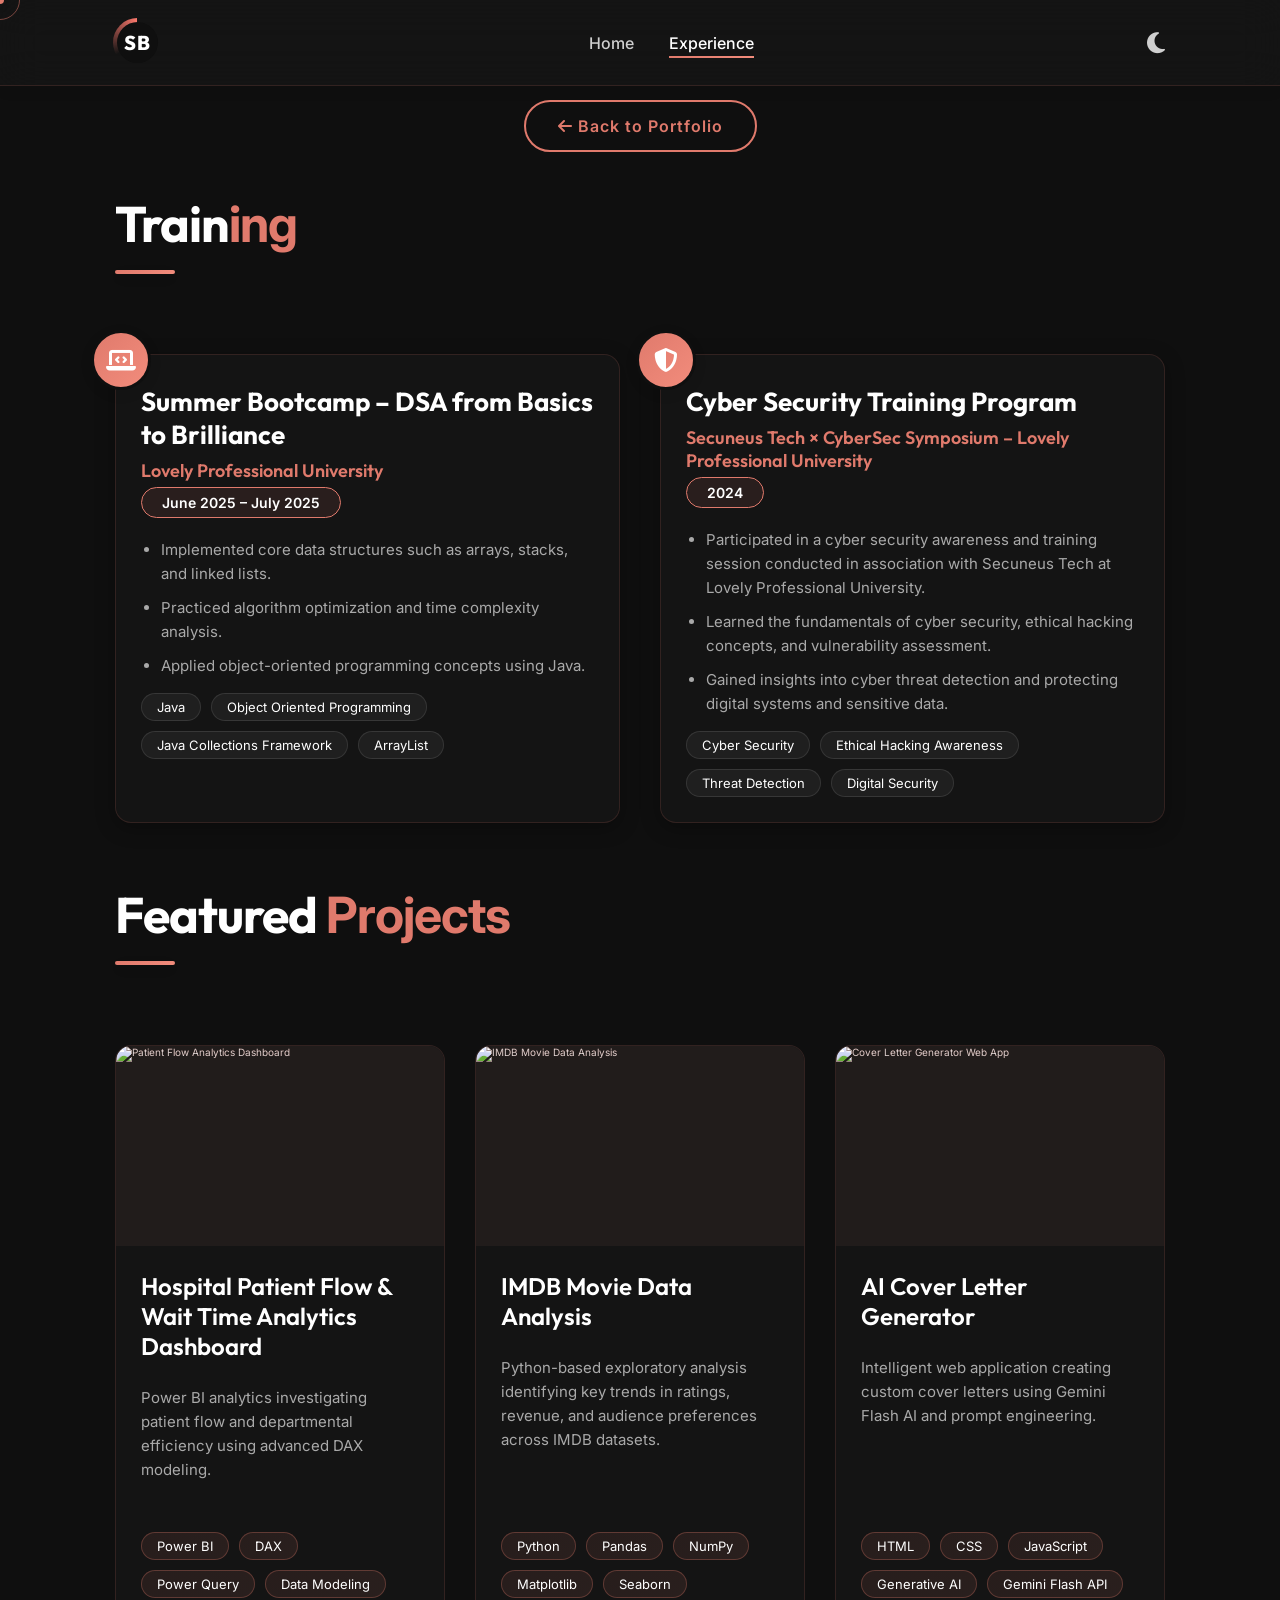
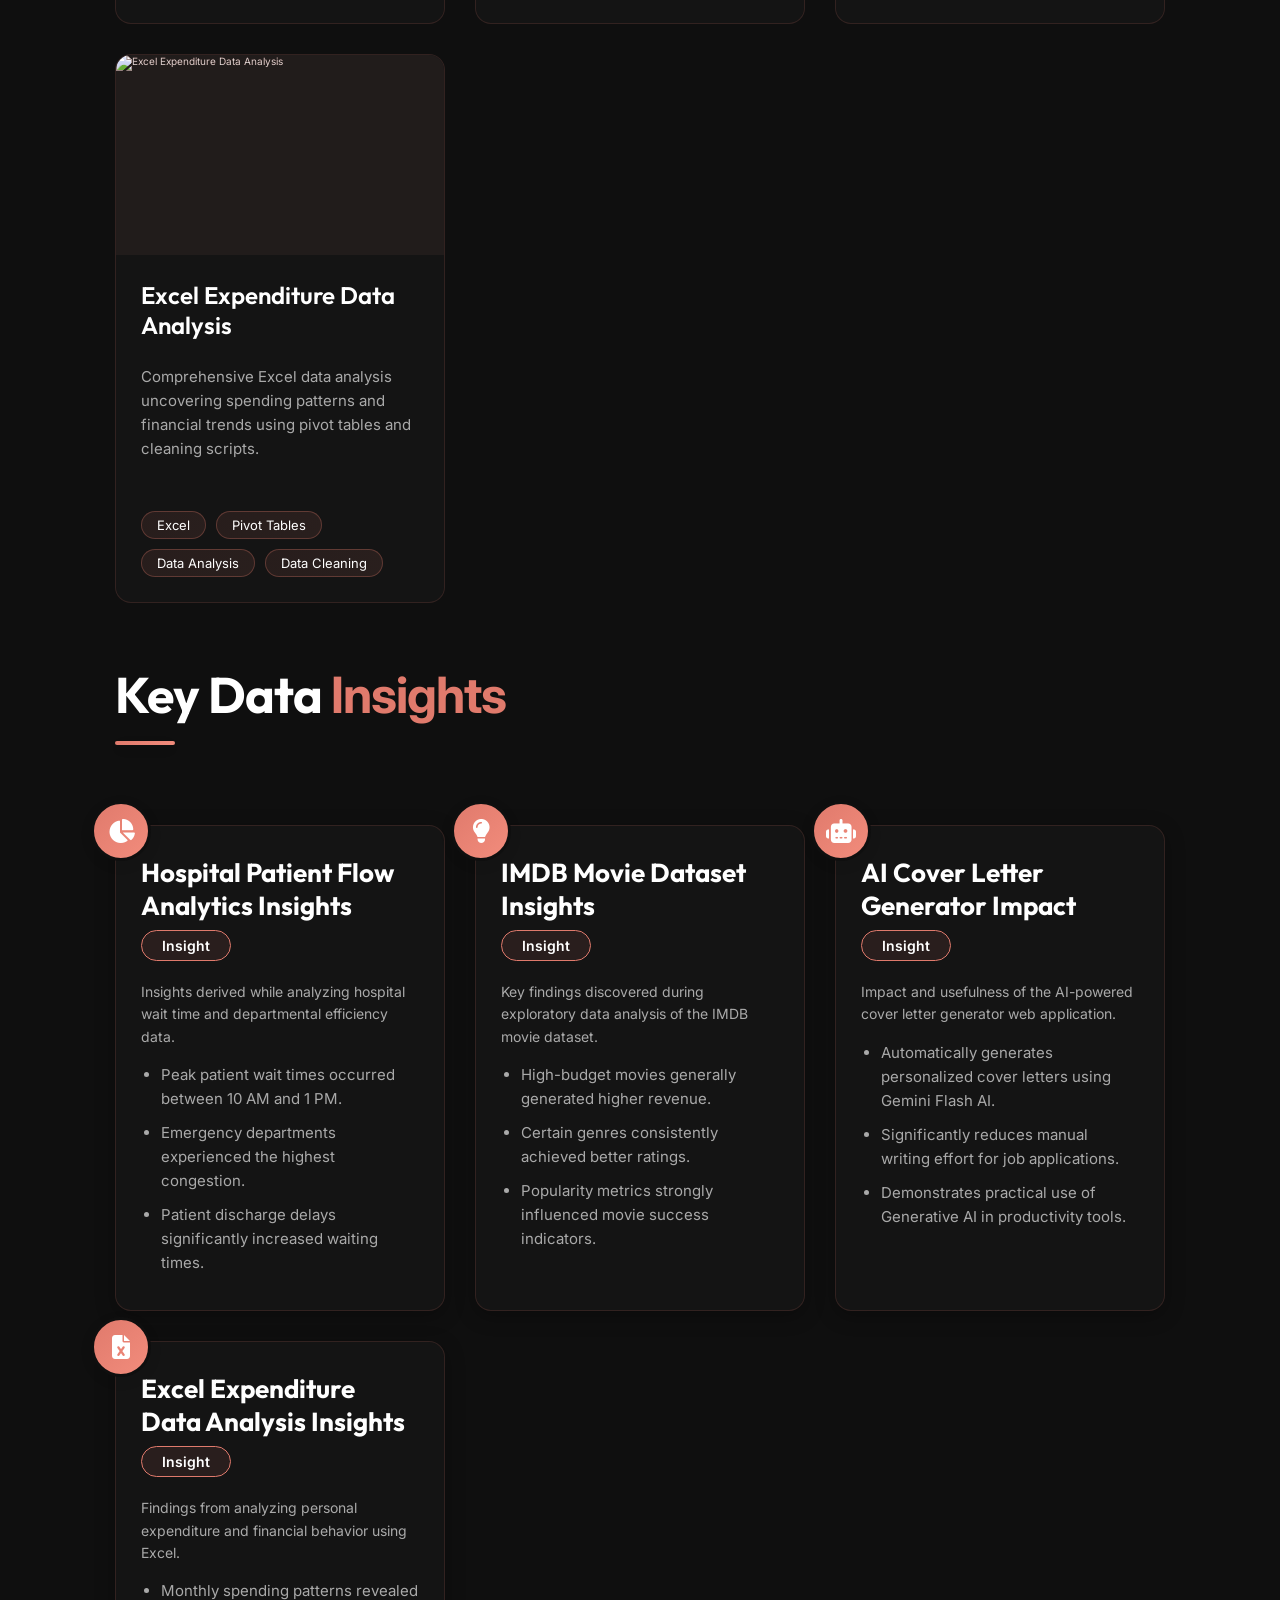
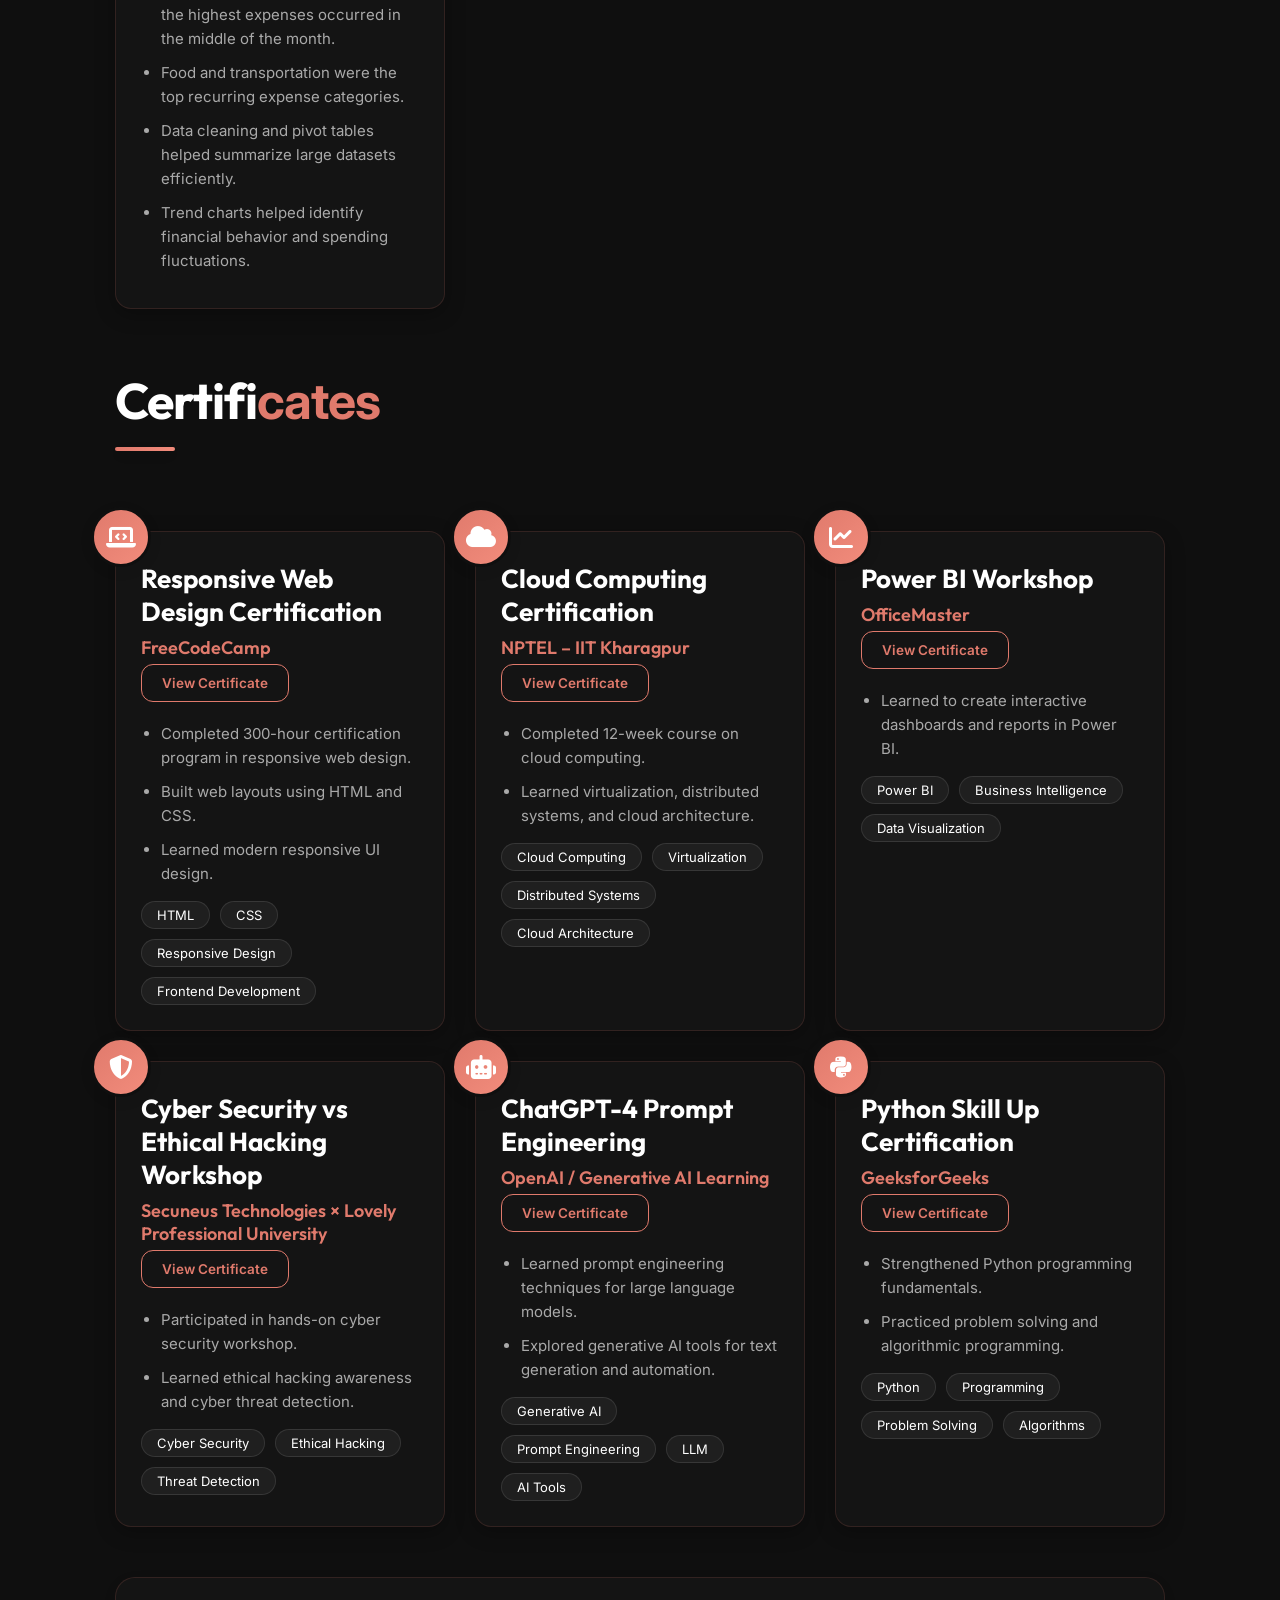
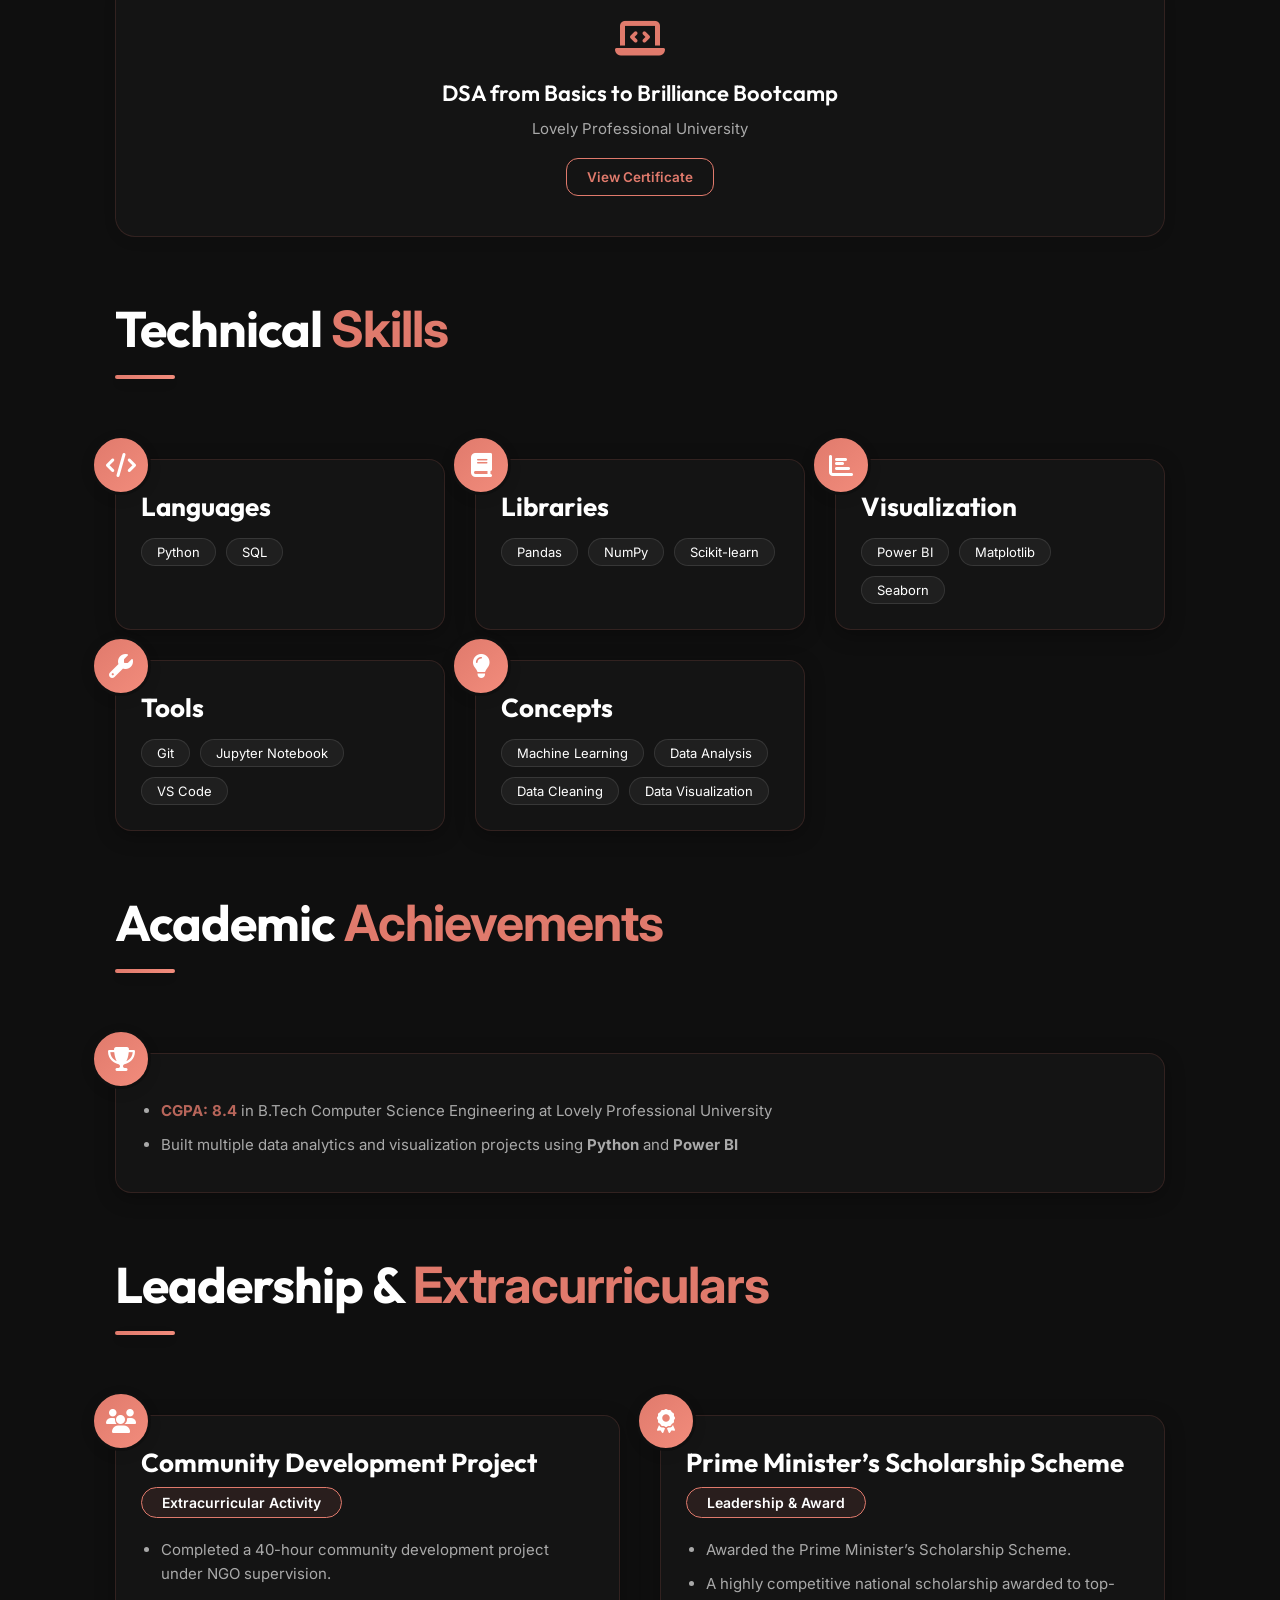
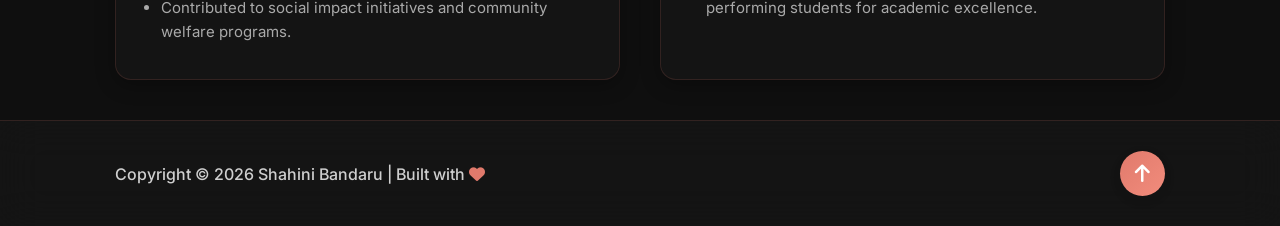
==== experience.html @ e5402e36 "Add files via upload" ====
<!DOCTYPE html>
<html lang="en">
<head>
    <meta charset="UTF-8">
    <meta name="viewport" content="width=device-width, initial-scale=1.0">
    <meta name="description" content="Shahini Bandaru's detailed professional experience, internships, certifications, and skills applied.">
    <meta name="keywords" content="Shahini Bandaru, Experience, Resume, Data Scientist, Data Analyst, Power BI Specialist, Portfolio">
    <meta name="author" content="Shahini Bandaru">
    
    <!-- Open Graph / Facebook -->
    <meta property="og:type" content="website">
    <meta property="og:title" content="Detailed Experience | Shahini Bandaru">
    <meta property="og:description" content="Explore Shahini Bandaru's professional journey, technical skills, and key project insights.">
    <meta property="og:image" content="assets/profile/profile-pic-nobg.png">

    <title>Detailed Experience | Shahini Bandaru</title>
    <!-- Google Fonts -->
    <link href="https://fonts.googleapis.com/css2?family=Outfit:wght@300;400;500;600;700;800&family=Inter:wght@300;400;500;600&display=swap" rel="stylesheet">
    <!-- Font Awesome -->
    <link rel="stylesheet" href="https://cdnjs.cloudflare.com/ajax/libs/font-awesome/6.4.0/css/all.min.css">
    <!-- Main Style Reset & Variables -->
    <link rel="stylesheet" href="style.css">
</head>
<body>
    <!-- Page Loader -->
    <div id="loader-wrapper">
        <div id="loader"></div>
        <div class="loader-section section-left"></div>
        <div class="loader-section section-right"></div>
    </div>
    <header class="header">
        <div class="logo">
            <span>SB</span>
        </div>
        <nav class="navbar">
            <a href="index.html#home">Home</a>
            <a href="experience.html" class="active">Experience</a>
        </nav>
        <div class="theme-toggle">
            <i class="fas fa-moon" id="theme-btn"></i>
            <div class="menu-icon"><i class="fas fa-bars"></i></div>
        </div>
    </header>

    <main style="padding-top: 10rem;">
        
        <!-- Back Button -->
        <div style="text-align: center; margin-bottom: 4rem;">
            <a href="index.html" class="btn btn-outline neon-hover">
                <i class="fas fa-arrow-left"></i> Back to Portfolio
            </a>
        </div>

        <!-- Training Section -->
        <section class="education" id="training" style="padding-top: 0;">
            <div class="section-title-container left-align">
                <h2 class="heading" style="margin-bottom: 1.5rem;">Train<span>ing</span></h2>
                <div class="glow-underline"></div>
            </div>

            <div class="edu-grid">
                <div class="edu-card anim-slide-up">
                    <div class="edu-icon-badge"><i class="fas fa-laptop-code"></i></div>
                    <h3>Summer Bootcamp – DSA from Basics to Brilliance</h3>
                    <h4>Lovely Professional University</h4>
                    <div class="year-badge-container">
                        <span class="year-badge">June 2025 – July 2025</span>
                    </div>
                    <ul>
                        <li>Implemented core data structures such as arrays, stacks, and linked lists.</li>
                        <li>Practiced algorithm optimization and time complexity analysis.</li>
                        <li>Applied object-oriented programming concepts using Java.</li>
                    </ul>
                    <div class="tech-stack-tags mt-3">
                        <span class="glass-tag">Java</span>
                        <span class="glass-tag">Object Oriented Programming</span>
                        <span class="glass-tag">Java Collections Framework</span>
                        <span class="glass-tag">ArrayList</span>
                    </div>
                </div>

                <!-- Training 2 -->
                <div class="edu-card anim-slide-up delay-1">
                    <div class="edu-icon-badge"><i class="fas fa-shield-alt"></i></div>
                    <h3>Cyber Security Training Program</h3>
                    <h4>Secuneus Tech × CyberSec Symposium – Lovely Professional University</h4>
                    <div class="year-badge-container">
                        <span class="year-badge">2024</span>
                    </div>
                    <ul>
                        <li>Participated in a cyber security awareness and training session conducted in association with Secuneus Tech at Lovely Professional University.</li>
                        <li>Learned the fundamentals of cyber security, ethical hacking concepts, and vulnerability assessment.</li>
                        <li>Gained insights into cyber threat detection and protecting digital systems and sensitive data.</li>
                    </ul>
                    <div class="tech-stack-tags mt-3">
                        <span class="glass-tag">Cyber Security</span>
                        <span class="glass-tag">Ethical Hacking Awareness</span>
                        <span class="glass-tag">Threat Detection</span>
                        <span class="glass-tag">Digital Security</span>
                    </div>
                </div>
            </div>

            <!-- Featured Projects Section -->
            <div class="section-title-container left-align" style="margin-top: 6rem;">
                <h2 class="heading" style="margin-bottom: 1.5rem;">Featured <span>Projects</span></h2>
                <div class="glow-underline"></div>
            </div>
            <div class="project-grid">
                <!-- Project 1 -->
                <div class="modern-project-card anim-slide-up">
                    <div class="img-wrapper">
                        <img src="assets/images/hospital-dashboard.png" alt="Patient Flow Analytics Dashboard">
                        <div class="overlay">
                            <a href="https://github.com/Shahini505/-Hospital-Patient-Flow-Wait-Time-Analytics-Dashboard-" target="_blank" class="overlay-btn"><i class="fab fa-github"></i> View Repository</a>
                        </div>
                    </div>
                    <div class="project-content">
                        <h3>Hospital Patient Flow & Wait Time Analytics Dashboard</h3>
                        <p>Power BI analytics investigating patient flow and departmental efficiency using advanced DAX modeling.</p>
                        <div class="tech-stack-tags mt-3">
                            <span class="glass-tag gradient-tag">Power BI</span>
                            <span class="glass-tag gradient-tag">DAX</span>
                            <span class="glass-tag gradient-tag">Power Query</span>
                            <span class="glass-tag gradient-tag">Data Modeling</span>
                        </div>
                    </div>
                </div>

                <!-- Project 2 -->
                <div class="modern-project-card anim-slide-up delay-1">
                    <div class="img-wrapper">
                        <img src="assets/images/imdb-analysis.png" alt="IMDB Movie Data Analysis">
                        <div class="overlay">
                            <a href="https://github.com/Shahini505/IMDB-Movie-Analysis" target="_blank" class="overlay-btn"><i class="fab fa-github"></i> View Repository</a>
                        </div>
                    </div>
                    <div class="project-content">
                        <h3>IMDB Movie Data Analysis</h3>
                        <p>Python-based exploratory analysis identifying key trends in ratings, revenue, and audience preferences across IMDB datasets.</p>
                        <div class="tech-stack-tags mt-3">
                            <span class="glass-tag gradient-tag">Python</span>
                            <span class="glass-tag gradient-tag">Pandas</span>
                            <span class="glass-tag gradient-tag">NumPy</span>
                            <span class="glass-tag gradient-tag">Matplotlib</span>
                            <span class="glass-tag gradient-tag">Seaborn</span>
                        </div>
                    </div>
                </div>

                <!-- Project 3 -->
                <div class="modern-project-card anim-slide-up delay-2">
                    <div class="img-wrapper">
                        <img src="assets/images/ai-cover-letter.png" alt="Cover Letter Generator Web App">
                        <div class="overlay">
                            <a href="https://github.com/Shahini505/Cover_letter" target="_blank" class="overlay-btn"><i class="fab fa-github"></i> View Repository</a>
                        </div>
                    </div>
                    <div class="project-content">
                        <h3>AI Cover Letter Generator</h3>
                        <p>Intelligent web application creating custom cover letters using Gemini Flash AI and prompt engineering.</p>
                        <div class="tech-stack-tags mt-3">
                            <span class="glass-tag gradient-tag">HTML</span>
                            <span class="glass-tag gradient-tag">CSS</span>
                            <span class="glass-tag gradient-tag">JavaScript</span>
                            <span class="glass-tag gradient-tag">Generative AI</span>
                            <span class="glass-tag gradient-tag">Gemini Flash API</span>
                        </div>
                    </div>
                </div>

                <!-- Project 4 (Excel) -->
                <div class="modern-project-card anim-slide-up delay-3">
                    <div class="img-wrapper">
                        <img src="assets/images/excel-analysis.png" alt="Excel Expenditure Data Analysis">
                        <div class="overlay">
                            <a href="https://github.com/Shahini505/EXCEL" target="_blank" class="overlay-btn"><i class="fab fa-github"></i> View Repository</a>
                        </div>
                    </div>
                    <div class="project-content">
                        <h3>Excel Expenditure Data Analysis</h3>
                        <p>Comprehensive Excel data analysis uncovering spending patterns and financial trends using pivot tables and cleaning scripts.</p>
                        <div class="tech-stack-tags mt-3">
                            <span class="glass-tag gradient-tag">Excel</span>
                            <span class="glass-tag gradient-tag">Pivot Tables</span>
                            <span class="glass-tag gradient-tag">Data Analysis</span>
                            <span class="glass-tag gradient-tag">Data Cleaning</span>
                        </div>
                    </div>
                </div>
            </div>

            <!-- Key Data Insights Section -->
            <div class="section-title-container left-align" style="margin-top: 6rem;">
                <h2 class="heading" style="margin-bottom: 1.5rem;">Key Data <span>Insights</span></h2>
                <div class="glow-underline"></div>
            </div>

            <div class="project-grid">
                <div class="edu-card anim-slide-up">
                    <div class="edu-icon-badge"><i class="fas fa-chart-pie"></i></div>
                    <h3>Hospital Patient Flow Analytics Insights</h3>
                    <div class="year-badge-container">
                        <span class="year-badge">Insight</span>
                    </div>
                    <p style="margin-top: 1rem; color: var(--text-color); font-size: 1.4rem;">Insights derived while analyzing hospital wait time and departmental efficiency data.</p>
                    <ul style="margin-top: 1.5rem;">
                        <li>Peak patient wait times occurred between 10 AM and 1 PM.</li>
                        <li>Emergency departments experienced the highest congestion.</li>
                        <li>Patient discharge delays significantly increased waiting times.</li>
                    </ul>
                </div>

                <div class="edu-card anim-slide-up delay-1">
                    <div class="edu-icon-badge"><i class="fas fa-lightbulb"></i></div>
                    <h3>IMDB Movie Dataset Insights</h3>
                    <div class="year-badge-container">
                        <span class="year-badge">Insight</span>
                    </div>
                    <p style="margin-top: 1rem; color: var(--text-color); font-size: 1.4rem;">Key findings discovered during exploratory data analysis of the IMDB movie dataset.</p>
                    <ul style="margin-top: 1.5rem;">
                        <li>High-budget movies generally generated higher revenue.</li>
                        <li>Certain genres consistently achieved better ratings.</li>
                        <li>Popularity metrics strongly influenced movie success indicators.</li>
                    </ul>
                </div>

                <div class="edu-card anim-slide-up delay-2">
                    <div class="edu-icon-badge"><i class="fas fa-robot"></i></div>
                    <h3>AI Cover Letter Generator Impact</h3>
                    <div class="year-badge-container">
                        <span class="year-badge">Insight</span>
                    </div>
                    <p style="margin-top: 1rem; color: var(--text-color); font-size: 1.4rem;">Impact and usefulness of the AI-powered cover letter generator web application.</p>
                    <ul style="margin-top: 1.5rem;">
                        <li>Automatically generates personalized cover letters using Gemini Flash AI.</li>
                        <li>Significantly reduces manual writing effort for job applications.</li>
                        <li>Demonstrates practical use of Generative AI in productivity tools.</li>
                    </ul>
                </div>

                <div class="edu-card anim-slide-up delay-3">
                    <div class="edu-icon-badge"><i class="fas fa-file-excel"></i></div>
                    <h3>Excel Expenditure Data Analysis Insights</h3>
                    <div class="year-badge-container">
                        <span class="year-badge">Insight</span>
                    </div>
                    <p style="margin-top: 1rem; color: var(--text-color); font-size: 1.4rem;">Findings from analyzing personal expenditure and financial behavior using Excel.</p>
                    <ul style="margin-top: 1.5rem;">
                        <li>Monthly spending patterns revealed the highest expenses occurred in the middle of the month.</li>
                        <li>Food and transportation were the top recurring expense categories.</li>
                        <li>Data cleaning and pivot tables helped summarize large datasets efficiently.</li>
                        <li>Trend charts helped identify financial behavior and spending fluctuations.</li>
                    </ul>
                </div>
            </div>
            <div class="section-title-container left-align" style="margin-top: 6rem;">
                <h2 class="heading" style="margin-bottom: 1.5rem;">Certifi<span>cates</span></h2>
                <div class="glow-underline"></div>
            </div>

            <div class="project-grid">
                <!-- Detailed Certification cards -->
                <!-- Certification 1 -->
                <div class="edu-card anim-slide-up">
                    <div class="edu-icon-badge"><i class="fas fa-laptop-code"></i></div>
                    <h3>Responsive Web Design Certification</h3>
                    <h4>FreeCodeCamp</h4>
                    <div class="year-badge-container">
                        <a href="https://drive.google.com/file/d/1AGGIhF5Ztyf8sJ13BoaFSxFxYD29Rg7Y/view?usp=drive_link" target="_blank" class="btn btn-cert neon-hover" style="cursor: pointer;">View Certificate</a>
                    </div>
                    <ul>
                        <li>Completed 300-hour certification program in responsive web design.</li>
                        <li>Built web layouts using HTML and CSS.</li>
                        <li>Learned modern responsive UI design.</li>
                    </ul>
                    <div class="tech-stack-tags mt-3">
                        <span class="glass-tag">HTML</span>
                        <span class="glass-tag">CSS</span>
                        <span class="glass-tag">Responsive Design</span>
                        <span class="glass-tag">Frontend Development</span>
                    </div>
                </div>

                <!-- Certification 2 -->
                <div class="edu-card anim-slide-up delay-1">
                    <div class="edu-icon-badge"><i class="fas fa-cloud"></i></div>
                    <h3>Cloud Computing Certification</h3>
                    <h4>NPTEL – IIT Kharagpur</h4>
                    <div class="year-badge-container">
                        <a href="https://drive.google.com/file/d/17L_86ygwIfsH7XJMaf5MIu03A91zlaY1/view?usp=drive_link" target="_blank" class="btn btn-cert neon-hover" style="cursor: pointer;">View Certificate</a>
                    </div>
                    <ul>
                        <li>Completed 12-week course on cloud computing.</li>
                        <li>Learned virtualization, distributed systems, and cloud architecture.</li>
                    </ul>
                    <div class="tech-stack-tags mt-3">
                        <span class="glass-tag">Cloud Computing</span>
                        <span class="glass-tag">Virtualization</span>
                        <span class="glass-tag">Distributed Systems</span>
                        <span class="glass-tag">Cloud Architecture</span>
                    </div>
                </div>

                <!-- Certification 3 -->
                <div class="edu-card anim-slide-up delay-2">
                    <div class="edu-icon-badge"><i class="fas fa-chart-line"></i></div>
                    <h3>Power BI Workshop</h3>
                    <h4>OfficeMaster</h4>
                    <div class="year-badge-container">
                        <a href="https://drive.google.com/file/d/143vChI5GDPgRTxn5MVue7WqThJ13dWcc/view?usp=drive_link" target="_blank" class="btn btn-cert neon-hover" style="cursor: pointer;">View Certificate</a>
                    </div>
                    <ul>
                        <li>Learned to create interactive dashboards and reports in Power BI.</li>
                    </ul>
                    <div class="tech-stack-tags mt-3">
                        <span class="glass-tag">Power BI</span>
                        <span class="glass-tag">Business Intelligence</span>
                        <span class="glass-tag">Data Visualization</span>
                    </div>
                </div>

                <!-- Certification 4 -->
                <div class="edu-card anim-slide-up">
                    <div class="edu-icon-badge"><i class="fas fa-shield-alt"></i></div>
                    <h3>Cyber Security vs Ethical Hacking Workshop</h3>
                    <h4>Secuneus Technologies × Lovely Professional University</h4>
                    <div class="year-badge-container">
                        <a href="https://drive.google.com/file/d/1tyy7tVcY2LGl_JmNSE46gU_DLisxKfH3/view?usp=drive_link" target="_blank" class="btn btn-cert neon-hover" style="cursor: pointer;">View Certificate</a>
                    </div>
                    <ul>
                        <li>Participated in hands-on cyber security workshop.</li>
                        <li>Learned ethical hacking awareness and cyber threat detection.</li>
                    </ul>
                    <div class="tech-stack-tags mt-3">
                        <span class="glass-tag">Cyber Security</span>
                        <span class="glass-tag">Ethical Hacking</span>
                        <span class="glass-tag">Threat Detection</span>
                    </div>
                </div>

                <!-- Certification 10 (formerly 6) -->
                <div class="edu-card anim-slide-up delay-1">
                    <div class="edu-icon-badge"><i class="fas fa-robot"></i></div>
                    <h3>ChatGPT-4 Prompt Engineering</h3>
                    <h4>OpenAI / Generative AI Learning</h4>
                    <div class="year-badge-container">
                        <a href="https://infyspringboard.onwingspan.com/public-assets/infosysheadstart/cert/lex_auth_014157693153288192147/1-8190d389-a425-4c61-9fd9-b4b1b406ebc4.pdf" target="_blank" class="btn btn-cert neon-hover" style="cursor: pointer;">View Certificate</a>
                    </div>
                    <ul>
                        <li>Learned prompt engineering techniques for large language models.</li>
                        <li>Explored generative AI tools for text generation and automation.</li>
                    </ul>
                    <div class="tech-stack-tags mt-3">
                        <span class="glass-tag">Generative AI</span>
                        <span class="glass-tag">Prompt Engineering</span>
                        <span class="glass-tag">LLM</span>
                        <span class="glass-tag">AI Tools</span>
                    </div>
                </div>

                <!-- Certification 11 (formerly 7) -->
                <div class="edu-card anim-slide-up delay-2">
                    <div class="edu-icon-badge"><i class="fab fa-python"></i></div>
                    <h3>Python Skill Up Certification</h3>
                    <h4>GeeksforGeeks</h4>
                    <div class="year-badge-container">
                        <a href="https://media.geeksforgeeks.org/courses/certificates/cb12fd1bf1b711e9291a18f12bb8aab7.pdf" target="_blank" class="btn btn-cert neon-hover" style="cursor: pointer;">View Certificate</a>
                    </div>
                    <ul>
                        <li>Strengthened Python programming fundamentals.</li>
                        <li>Practiced problem solving and algorithmic programming.</li>
                    </ul>
                    <div class="tech-stack-tags mt-3">
                        <span class="glass-tag">Python</span>
                        <span class="glass-tag">Programming</span>
                        <span class="glass-tag">Problem Solving</span>
                        <span class="glass-tag">Algorithms</span>
                    </div>
                </div>
            </div>

            <!-- Unified Flat Certificates Grid -->
            <div class="certificates-grid" style="margin-top: 3rem;">
                <!-- Certificate 4 -->
                <div class="cert-card-flat anim-slide-up">
                    <i class="fas fa-laptop-code cert-icon"></i>
                    <h3 class="cert-title">DSA from Basics to Brilliance Bootcamp</h3>
                    <p class="cert-issuer">Lovely Professional University</p>
                    <div class="cert-btn-container">
                        <a href="https://files.lpu.in/umsweb/skilldevcourse/SkillDevelopmentCertificates/12310201_887_20_08_2025.pdf" target="_blank" class="btn btn-cert neon-hover">View Certificate</a>
                    </div>
                </div>
            </div>

            <!-- Technical Skills Section -->
            <div class="section-title-container left-align" style="margin-top: 6rem;">
                <h2 class="heading" style="margin-bottom: 1.5rem;">Technical <span>Skills</span></h2>
                <div class="glow-underline"></div>
            </div>

            <div class="project-grid">
                <div class="edu-card anim-slide-up">
                    <div class="edu-icon-badge"><i class="fas fa-code"></i></div>
                    <h3>Languages</h3>
                    <div class="tech-stack-tags mt-3">
                        <span class="glass-tag">Python</span>
                        <span class="glass-tag">SQL</span>
                    </div>
                </div>

                <div class="edu-card anim-slide-up delay-1">
                    <div class="edu-icon-badge"><i class="fas fa-book"></i></div>
                    <h3>Libraries</h3>
                    <div class="tech-stack-tags mt-3">
                        <span class="glass-tag">Pandas</span>
                        <span class="glass-tag">NumPy</span>
                        <span class="glass-tag">Scikit-learn</span>
                    </div>
                </div>

                <div class="edu-card anim-slide-up delay-2">
                    <div class="edu-icon-badge"><i class="fas fa-chart-bar"></i></div>
                    <h3>Visualization</h3>
                    <div class="tech-stack-tags mt-3">
                        <span class="glass-tag">Power BI</span>
                        <span class="glass-tag">Matplotlib</span>
                        <span class="glass-tag">Seaborn</span>
                    </div>
                </div>
                
                <div class="edu-card anim-slide-up">
                    <div class="edu-icon-badge"><i class="fas fa-wrench"></i></div>
                    <h3>Tools</h3>
                    <div class="tech-stack-tags mt-3">
                        <span class="glass-tag">Git</span>
                        <span class="glass-tag">Jupyter Notebook</span>
                        <span class="glass-tag">VS Code</span>
                    </div>
                </div>

                <div class="edu-card anim-slide-up delay-1">
                    <div class="edu-icon-badge"><i class="fas fa-lightbulb"></i></div>
                    <h3>Concepts</h3>
                    <div class="tech-stack-tags mt-3">
                        <span class="glass-tag">Machine Learning</span>
                        <span class="glass-tag">Data Analysis</span>
                        <span class="glass-tag">Data Cleaning</span>
                        <span class="glass-tag">Data Visualization</span>
                    </div>
                </div>
            </div>

            <!-- Achievements Section -->
            <div class="section-title-container left-align" style="margin-top: 6rem;">
                <h2 class="heading" style="margin-bottom: 1.5rem;">Academic <span>Achievements</span></h2>
                <div class="glow-underline"></div>
            </div>

            <div class="edu-grid">
                <div class="edu-card anim-slide-up" style="grid-column: 1 / -1;">
                    <div class="edu-icon-badge"><i class="fas fa-trophy"></i></div>
                    <ul style="margin-top: 1.5rem;">
                        <li><strong style="color: var(--main-color);">CGPA: 8.4</strong> in B.Tech Computer Science Engineering at Lovely Professional University</li>
                        <li>Built multiple data analytics and visualization projects using <strong>Python</strong> and <strong>Power BI</strong></li>
                    </ul>
                </div>
            </div>

            <!-- Leadership & Extracurricular Activities Section -->
            <div class="section-title-container left-align" style="margin-top: 6rem;">
                <h2 class="heading" style="margin-bottom: 1.5rem;">Leadership & <span>Extracurriculars</span></h2>
                <div class="glow-underline"></div>
            </div>

            <div class="edu-grid">
                <div class="edu-card anim-slide-up">
                    <div class="edu-icon-badge"><i class="fas fa-users"></i></div>
                    <h3>Community Development Project</h3>
                    <div class="year-badge-container">
                        <span class="year-badge">Extracurricular Activity</span>
                    </div>
                    <ul>
                        <li>Completed a 40-hour community development project under NGO supervision.</li>
                        <li>Contributed to social impact initiatives and community welfare programs.</li>
                    </ul>
                </div>

                <div class="edu-card anim-slide-up delay-1">
                    <div class="edu-icon-badge"><i class="fas fa-award"></i></div>
                    <h3>Prime Minister’s Scholarship Scheme</h3>
                    <div class="year-badge-container">
                        <span class="year-badge">Leadership & Award</span>
                    </div>
                    <ul>
                        <li>Awarded the Prime Minister’s Scholarship Scheme.</li>
                        <li>A highly competitive national scholarship awarded to top-performing students for academic excellence.</li>
                    </ul>
                </div>
            </div>
        </section>

    </main>

    <footer class="footer z-index-1 relative glass-footer">
        <div class="footer-text"><p>Copyright &copy; 2026 Shahini Bandaru | Built with <i class="fas fa-heart" style="color:var(--main-color)"></i></p></div>
        <div class="footer-iconTop"><a href="#" class="btn-gradient float-anim"><i class="fas fa-arrow-up"></i></a></div>
    </footer>

    <div class="cursor-dot" id="cursor-dot"></div>
    <div class="cursor-outline" id="cursor-outline"></div>

    <!-- Scripts -->
    <script src="https://cdn.jsdelivr.net/npm/particles.js@2.0.0/particles.min.js"></script>
    <script src="https://unpkg.com/scrollreveal"></script>
    <script src="script.js"></script>
</body>
</html>
---- style.css ----
/*
 * =========================================================================
 *  VARIABLES.CSS
 *  Contains all CSS Custom Properties for Theming (Dark/Light Modes)
 * =========================================================================
 */

 @import url('https://fonts.googleapis.com/css2?family=Outfit:wght@300;400;500;600;700;800&family=Inter:wght@300;400;500;600&display=swap');

/* --- Page Loader --- */
#loader-wrapper {
    position: fixed;
    top: 0;
    left: 0;
    width: 100%;
    height: 100%;
    z-index: 999999;
    display: flex;
}

#loader {
    display: block;
    position: relative;
    left: 50%;
    top: 50%;
    width: 150px;
    height: 150px;
    margin: -75px 0 0 -75px;
    border-radius: 50%;
    border: 3px solid transparent;
    border-top-color: var(--main-color);
    animation: spin 2s linear infinite;
    z-index: 1001;
}

#loader:before {
    content: "";
    position: absolute;
    top: 5px;
    left: 5px;
    right: 5px;
    bottom: 5px;
    border-radius: 50%;
    border: 3px solid transparent;
    border-top-color: var(--secondary-color);
    animation: spin 3s linear infinite;
}

#loader:after {
    content: "";
    position: absolute;
    top: 15px;
    left: 15px;
    right: 15px;
    bottom: 15px;
    border-radius: 50%;
    border: 3px solid transparent;
    border-top-color: var(--main-color);
    animation: spin 1.5s linear infinite;
}

@keyframes spin {
    0%   { transform: rotate(0deg); }
    100% { transform: rotate(360deg); }
}

#loader-wrapper .loader-section {
    position: fixed;
    top: 0;
    width: 51%;
    height: 100%;
    background: #0f0f0f;
    z-index: 1000;
}

#loader-wrapper .loader-section.section-left { left: 0; }
#loader-wrapper .loader-section.section-right { right: 0; }

.loaded #loader-wrapper .loader-section.section-left {
    transform: translateX(-100%);
    transition: all 0.7s 0.3s cubic-bezier(0.645, 0.045, 0.355, 1.000);
}

.loaded #loader-wrapper .loader-section.section-right {
    transform: translateX(100%);
    transition: all 0.7s 0.3s cubic-bezier(0.645, 0.045, 0.355, 1.000);
}

.loaded #loader {
    opacity: 0;
    transition: all 0.3s ease-out;
}

.loaded #loader-wrapper {
    visibility: hidden;
    transform: translateY(-100%);
    transition: all 0.3s 1s ease-out;
}

 :root {
   /* --- Default Dark Mode (Neon Matrix Style) --- */
   --bg-color: #0f0f0f;
   --second-bg-color: #141414;
   --text-color: #cfcfcf;
   --heading-color: #ffffff;
   
   /* Brand Colors */
   --main-color: #e07a6c; /* Cyan */
   --secondary-color: #f28c7c; /* Magenta */
   --tertiary-color: #f28c7c; /* Neon Green */
   
   /* Gradients */
   --glow-gradient: linear-gradient(135deg, var(--main-color), var(--secondary-color));
   
   /* Glassmorphism Settings */
   --glass-bg: rgba(28, 28, 28, 0.4);
   --glass-border: color-mix(in srgb, var(--main-color) 15%, transparent);
   --glass-shadow: 0 8px 32px 0 rgba(0, 0, 0, 0.5);

   /* Custom Typography & Components */
   --hero-h1-bg: linear-gradient(135deg, var(--main-color), var(--secondary-color));
   --hero-h1-shadow: none;
   --hero-role-color: var(--main-color);
   --hero-role-shadow: none;
   --hero-subtitle: #cfcfcf;
   --hero-desc: var(--text-color);
   --badge-bg: var(--glass-bg);
   --badge-border: var(--glass-border);
   --badge-text: var(--main-color);
   --badge-shadow: 0 5px 15px rgba(0,0,0,0.05);
   --btn-text: #ffffff;
   
   /* Component-Specific */
   --terminal-bg: rgba(28, 28, 28, 0.85);
   --bot-msg-bg: color-mix(in srgb, var(--main-color) 5%, transparent);
 
   /* Typography */
   --font-heading: 'Outfit', sans-serif;
   --font-body: 'Inter', sans-serif;
 }
 
 /* --- Light Mode Overrides --- */
 body.light-mode {
   --bg-color: #f0f4f8;
   --second-bg-color: #e2e8f0;
   --text-color: #222222;
   --heading-color: #111111;
   --font-heading: 'Inter', sans-serif;
   --font-body: 'Inter', sans-serif;
   
   --main-color: #e07a6c;    
   --secondary-color: #f28c7c; 
   --tertiary-color: #f28c7c;
 
   --glow-gradient: linear-gradient(135deg, var(--main-color), var(--secondary-color));
   
   --glass-bg: rgba(255, 255, 255, 0.65);
   --glass-border: color-mix(in srgb, var(--main-color) 20%, transparent);
   --glass-shadow: 0 8px 32px 0 rgba(0,0,0,0.1);

   /* Custom Typography & Components - Light Mode overrides */
   --hero-h1-bg: linear-gradient(135deg, #e07a6c, #f28c7c, #f28c7c);
   --hero-h1-shadow: none;
   --hero-role-color: #f28c7c;
   --hero-role-shadow: none;
   --hero-subtitle: #222222;
   --hero-desc: #222222;
   --badge-bg: rgba(255, 255, 255, 0.85);
   --badge-border: rgba(15, 23, 42, 0.2);
   --badge-text: #0f172a;
   --badge-shadow: 0 5px 15px rgba(0,0,0,0.05);
   --btn-text: #f8fafc;
   
   --terminal-bg: rgba(255, 255, 255, 0.9);
   --bot-msg-bg: color-mix(in srgb, var(--main-color) 5%, transparent);
 }

 /* --- Light Mode Specific Card Content Typography Adjustments --- */
 body.light-mode .info-label {
    color: #444444;
    font-weight: 600;
 }
 body.light-mode .info-value {
    color: #222222;
    font-weight: 600;
 }
 
 /* Light Mode Content Card Borders & Backgrounds */
 body.light-mode .info-item,
 body.light-mode .futuristic-card,
 body.light-mode .edu-card,
 body.light-mode .contact-glass-card {
    background-color: #f3f4f6; /* Slightly darker grey card */
    box-shadow: 0 8px 25px rgba(0,0,0,0.08);
    border: 1px solid #e5e7eb;
 }
 body.light-mode .edu-card h1,
 body.light-mode .edu-card h2,
 body.light-mode .edu-card h3,
 body.light-mode .edu-card h4,
 body.light-mode .edu-card h5,
 body.light-mode .edu-card h6 {
    color: var(--heading-color); /* Ensure headers stay dark */
 }
 
 /* Specific Light Mode Education Card Typography */
 body.light-mode .edu-card h3 {
    color: #111827; /* Exact user contrast request */
 }
 body.light-mode .edu-card h4 {
    color: #e07a6c; /* Organization Name */
 }
 body.light-mode .edu-card p {
    color: #374151; /* Description Text */
 }
 body.light-mode .edu-card ul li {
    color: #4b5563; /* Bullet point text */
 }
 body.light-mode .edu-card .score {
    color: #e07a6c;
 }
 
 /* Specific Light Mode Badge Rules */
 body.light-mode .year-badge {
    border: 1px solid #e07a6c;
    color: #e07a6c;
    background: color-mix(in srgb, var(--main-color) 5%, transparent); /* Slight tint to ground the badge */
 }
 
 /* Softer Light Mode Neon Icons */
 body.light-mode .info-icon,
 body.light-mode .neon-icon {
    color: var(--main-color);
    text-shadow: none;
 }

 /* Light Mode Inputs */
 body.light-mode #contact-form input, 
 body.light-mode #contact-form textarea,
 body.light-mode .input-wrap input,
 body.light-mode .input-wrap textarea {
    background: #f8fafc; /* Very light grey/blue instead of dark */
    color: var(--heading-color);
    border: 1px solid rgba(15, 23, 42, 0.1);
 }

 body.light-mode #contact-form input:focus, 
 body.light-mode #contact-form textarea:focus,
 body.light-mode .input-wrap input:focus,
 body.light-mode .input-wrap textarea:focus {
    background: #ffffff;
    border-color: var(--main-color);
 }

 body.light-mode .cyan-blue-icon {
    display: inline-block;
    background: var(--glow-gradient);
    -webkit-background-clip: text;
    background-clip: text;
    -webkit-text-fill-color: transparent;
    text-shadow: none;
    filter: drop-shadow(0 0 6px color-mix(in srgb, var(--main-color) 25%, transparent));
 }

 /* --- Light Mode Overrides for Experience Page Elements --- */
 body.light-mode .modern-project-card {
    background: #f9fafb;
    border: 1px solid #e5e7eb;
    box-shadow: 0 4px 15px rgba(0, 0, 0, 0.05);
 }

 body.light-mode .modern-project-card:hover {
    border-color: var(--main-color);
    box-shadow: 0 10px 30px rgba(224, 122, 108, 0.15);
 }

 body.light-mode .img-wrapper {
    background: #f3f4f6;
 }

 body.light-mode .project-content h3 {
    color: #111827;
 }

 body.light-mode .project-content p {
    color: #4b5563;
 }

 body.light-mode .edu-icon-badge {
    border-color: #f0f4f8; /* Matches body.light-mode --bg-color */
    box-shadow: 0 4px 12px rgba(224, 122, 108, 0.2);
 }

 body.light-mode .edu-icon-badge i {
    color: #fff; /* Icons stay white on the gradient badge */
 }

 body.light-mode .btn-outline {
    border-color: var(--main-color);
    color: var(--main-color);
 }

 body.light-mode .btn-outline:hover {
    background: color-mix(in srgb, var(--main-color) 10%, transparent);
    color: var(--main-color);
    border-color: var(--main-color);
 }

 body.light-mode .glow-underline {
    background: var(--main-color);
    box-shadow: 0 2px 10px rgba(224, 122, 108, 0.3);
 }

 body.light-mode .overlay {
    background: linear-gradient(135deg, rgba(255, 255, 255, 0.9), color-mix(in srgb, var(--main-color) 20%, transparent));
 }

 body.light-mode .overlay-btn {
    background: #fff;
    border-color: #e5e7eb;
    color: #374151;
    box-shadow: 0 2px 8px rgba(0,0,0,0.1);
 }

 body.light-mode .overlay-btn:hover {
    background: var(--glow-gradient);
    color: #fff;
    border-color: transparent;
 }

 /* Light Mode Typography Bolder Rules */
 body.light-mode {
    font-weight: 500;
 }
 body.light-mode h1, body.light-mode h2, body.light-mode h3, 
 body.light-mode h4, body.light-mode h5, body.light-mode h6,
 body.light-mode .heading {
    font-weight: 800;
 }
 body.light-mode .hero-name {
    font-weight: 800 !important;
    color: #111111 !important;
 }
 body.light-mode .multiple-text,
 body.light-mode .hero-subtitle,
 body.light-mode .navbar a {
    font-weight: 600;
 }
 
 
 /*
  * =========================================================================
  *  BASE.CSS
  *  Contains global resets, typography resets, and utility classes
  * =========================================================================
  */
 
 * {
   margin: 0;
   padding: 0;
   box-sizing: border-box;
   text-decoration: none;
   outline: none;
   scroll-behavior: smooth;
   font-family: var(--font-body);
 }
 
 /* Set rem sizes and hide default cursor for custom cursor implementation */
 html {
   font-size: 62.5%;
   overflow-x: hidden;
   cursor: none; 
 }
 
 body {
   background: var(--bg-color);
   color: var(--text-color);
   position: relative;
   /* Smooth transition when toggling themes */
   transition: background 0.5s ease, color 0.5s ease;
 }
 
 /* --- Typography Utilities --- */
 h1, h2, h3, h4, h5, h6 {
   font-family: var(--font-heading);
   color: var(--heading-color);
 }
 
 .heading {
   text-align: center;
   font-size: 5rem;
   margin-bottom: 6rem;
   color: var(--heading-color);
   font-family: var(--font-heading);
   font-weight: 700;
   letter-spacing: -1px;
 }
 
 /* Solid Accent Text */
 .heading span {
   color: var(--main-color);
 }
 
 /* --- Global Utilities --- */
 .z-index-1 { z-index: 1; }
 .relative { position: relative; }
 .w-100 { width: 100%; }
 
 /* --- Base Glassmorphism Class --- */
 /* This is heavily reused across cards, navigation, and widgets */
 .glass {
   background: var(--glass-bg);
   backdrop-filter: blur(20px);
   -webkit-backdrop-filter: blur(20px);
   border: 1px solid var(--glass-border);
   border-radius: 20px;
   box-shadow: var(--glass-shadow);
   position: relative;
   transition: transform 0.4s cubic-bezier(0.175, 0.885, 0.32, 1.275), 
               box-shadow 0.4s ease, 
               border-color 0.4s, 
               background 0.5s;
 }
 
 /* Glassmorphism hover variant with glowing border */
 .hover-gradient-border::before {
   content: '';
   position: absolute;
   top: -2px; left: -2px; right: -2px; bottom: -2px;
   background: var(--glow-gradient);
   border-radius: 22px;
   z-index: -1;
   opacity: 0;
   transition: opacity 0.5s ease;
 }
 
 .hover-gradient-border:hover::before {
   opacity: 1;
 }
 
 .hover-gradient-border:hover {
   transform: translateY(-10px);
   box-shadow: 0 4px 15px rgba(0, 0, 0, 0.05);
   background: var(--bg-color); /* Creates solid backing on hover to make border pop */
 }
 
 
 /*
  * =========================================================================
  *  LAYOUT.CSS
  *  Contains scaffolding for sections, header, footer, and media queries
  * =========================================================================
  */
 
 section {
   min-height: 100vh;
   padding: 12rem 9% 4rem;
   position: relative;
   z-index: 2;
 }
 
 /* --- Header & Navigation --- */
 .header {
   position: fixed;
   top: 0; left: 0; width: 100%;
   padding: 2rem 9%;
   background: var(--glass-bg);
   backdrop-filter: blur(20px);
   -webkit-backdrop-filter: blur(20px);
   border-bottom: 1px solid var(--glass-border);
   box-shadow: 0 4px 15px rgba(0, 0, 0, 0.05);
   display: flex;
   justify-content: space-between;
   align-items: center;
   z-index: 999;
   transition: 0.5s;
 }
 
 .header.sticky {
   padding: 1.5rem 9%;
   background: var(--glass-bg);
   box-shadow: var(--glass-shadow);
 }
 
 /* Animated SB Logo */
 .logo {
   position: relative;
   display: flex;
   align-items: center;
   justify-content: center;
   width: 45px;
   height: 45px;
   border-radius: 50%;
   cursor: pointer;
   transition: transform 0.3s ease, box-shadow 0.3s ease;
   z-index: 10;
 }
 
 .logo::before {
   content: '';
   position: absolute;
   top: -2px; left: -2px; right: -2px; bottom: -2px;
   border-radius: 50%;
   background: conic-gradient(transparent, transparent, transparent, #ff7a6e);
   animation: rotateLogo 4s linear infinite;
   z-index: -2;
 }
 
 .logo::after {
   content: '';
   position: absolute;
   top: 2px; left: 2px; right: 2px; bottom: 2px;
   background: var(--bg-color);
   border-radius: 50%;
   z-index: -1;
   transition: background 0.5s ease;
 }
 
 body.light-mode .logo::after {
   background: #ffffff;
 }
 
 .logo span {
   font-family: var(--font-heading);
   font-size: 2rem;
   font-weight: 800;
   color: var(--heading-color);
   z-index: 1;
   letter-spacing: 1px;
 }
 
 .logo:hover {
   transform: scale(1.05);
   box-shadow: 0 0 15px rgba(255, 122, 110, 0.4);
 }
 
 @keyframes rotateLogo {
   0% { transform: rotate(0deg); }
   100% { transform: rotate(360deg); }
 }
 
 /* Navigation Links */
 .navbar a {
   font-size: 1.6rem;
   color: var(--text-color);
   margin-left: 3.5rem;
   font-weight: 500;
   transition: .3s;
   position: relative;
   cursor: none; /* Custom cursor override */
 }
 
 /* Animated Underline */
 .navbar a::after {
   content: '';
   position: absolute;
   left: 0; bottom: -5px;
   width: 0; height: 2px;
   background: var(--glow-gradient);
   transition: width .3s cubic-bezier(0.4, 0, 0.2, 1);
 }
 
 .navbar a:hover::after, .navbar a.active::after { width: 100%; }
 .navbar a:hover, .navbar a.active { color: var(--heading-color); }
 .menu-icon { font-size: 3.6rem; color: var(--text-color); display: none; cursor: none; }
 
 /* --- Theme Toggle Wrapper --- */
 .navbar {
   flex: 1;
   display: flex;
   justify-content: center;
 }
 
 .theme-toggle {
   display: flex;
   align-items: center;
   gap: 2rem;
   justify-content: flex-end;
 }
 
 #theme-btn {
   font-size: 2.4rem;
   color: var(--text-color);
   cursor: pointer;
   transition: 0.3s;
 }
 
 #theme-btn:hover {
   color: var(--main-color);
   transform: scale(1.1) rotate(15deg);
 }
 
 /* --- Section Specific Backgrounds --- */
 .home { display: flex; justify-content: space-between; align-items: center; z-index: 1; overflow: hidden; }
 .about { background: var(--bg-color); }
 .terminal-container { background: var(--second-bg-color); }
 .education { background: var(--bg-color); }
 .skills { background: var(--second-bg-color); }
 .projects { background: var(--bg-color); }
 .certificates { background: var(--second-bg-color); }
 .contact { background: var(--bg-color); }
 
 /* --- Grids --- */
 /* Reusable grid structures for cards */
 .about-grid { display: grid; grid-template-columns: repeat(auto-fit, minmax(280px, 1fr)); gap: 3.5rem; }
 .skills-container { display: grid; grid-template-columns: repeat(auto-fit, minmax(350px, 1fr)); gap: 3.5rem; }
 .contact-container { display: grid; grid-template-columns: 1fr 1.5fr; gap: 5rem; }
 
 /* --- Footer --- */
 .footer {
   padding: 3rem 9%;
   background: var(--glass-bg);
   backdrop-filter: blur(20px);
   border-top: 1px solid var(--glass-border);
   display: flex;
   justify-content: space-between;
   align-items: center;
   transition: 0.5s;
 }
 
 .footer-text p {
   font-size: 1.6rem;
   color: var(--text-color);
   font-weight: 500;
 }
 
 .footer-iconTop a {
   display: inline-flex;
   justify-content: center;
   align-items: center;
   width: 4.5rem;
   height: 4.5rem;
   background: var(--glow-gradient);
   border-radius: 50%;
   color: #fff;
   font-size: 2rem;
   transition: 0.4s;
   cursor: none;
 }
 
 .footer-iconTop a:hover {
   transform: translateY(-5px);
   box-shadow: 0 10px 20px rgba(138,43,226,0.4);
 }
 
 /* =========================================================================
  *  RESPONSIVE BREAKPOINTS
  * =========================================================================
  */
 @media (max-width: 1200px) {
   html { font-size: 55%; }
 }
 
 @media (max-width: 991px) {
   section { padding: 10rem 5% 4rem; }
   .header, .footer { padding: 2rem 5%; }
   
   .timeline-container::after { left: 31px; transform: none; }
   .timeline-item { width: 100%; padding-left: 80px; padding-right: 0; }
   .timeline-item:nth-child(even) { left: 0%; }
   .timeline-item:nth-child(odd) .timeline-dot, 
   .timeline-item:nth-child(even) .timeline-dot { left: 19px; right: auto; }
   
   .contact-container { grid-template-columns: 1fr; }
   .input-row { flex-direction: column; gap: 2rem; }
 }
 
 @media (max-width: 768px) {
   /* Disable custom cursor entirely on mobile devices for native touch handling */
   html, body, a, button, input, textarea { cursor: auto !important; }
   .cursor-dot, .cursor-outline { display: none !important; }
   
   .menu-icon { display: block; cursor: pointer; }
   .navbar {
     position: absolute;
     top: 100%; left: 0; width: 100%;
     padding: 2rem 5%;
     background: var(--glass-bg);
     backdrop-filter: blur(20px);
     border-top: 1px solid var(--glass-border);
     border-bottom: 1px solid var(--glass-border);
     display: none;
   }
   .navbar.active { display: flex; flex-direction: column; }
   .navbar a { display: block; font-size: 2.2rem; margin: 1.5rem 0; text-align: center; }
   .navbar a::after { display: none; }
   
   .home { flex-direction: column; text-align: center; gap: 5rem; justify-content: center; padding-top: 15rem; }
   .home-content h1 { font-size: 5rem; }
   .social-media { justify-content: center; }
   .hero-buttons { justify-content: center; }
   
   .profile-glow-ring { width: 300px; height: 300px; }
   .project-img-container { height: 200px; }
   .contact-form { padding: 3rem; }
   
   /* Responsive Grid Adjustments */
   .edu-grid { grid-template-columns: 1fr; }
   .futuristic-grid { grid-template-columns: 1fr; }
   .about-info-list { grid-template-columns: 1fr; }
   
   /* Disable complex 3D CSS transforms to save battery on mobile */
   .project-card { transform: none !important; }
   /* Make chatbot thinner on very small screens */
   .ai-chat-window { width: 300px; right: -15px; bottom: 70px; }
 }
 
 
 /*
  * =========================================================================
  *  COMPONENTS.CSS
  *  Contains styles for specific UI elements: Buttons, Cards, Terminal, Chatbot
  * =========================================================================
  */
 
 /* --- Buttons --- */
 .btn {
   display: inline-block;
   padding: 1.4rem 3.2rem;
   border-radius: 4rem;
   font-size: 1.6rem;
   letter-spacing: .1rem;
   font-weight: 600;
   transition: .4s ease;
   cursor: none; 
   border: 2px solid transparent;
   text-align: center;
 }
 
 /* Solid Button Base */
 .btn-gradient {
   background: var(--glow-gradient);
   color: var(--btn-text);
   border: none;
   box-shadow: 0 4px 15px rgba(0, 0, 0, 0.05);
   transition: 0.3s ease;
 }
 
 .btn-gradient:hover {
   background: linear-gradient(135deg, var(--secondary-color), var(--main-color));
   box-shadow: 0 4px 15px rgba(0, 0, 0, 0.05);
   transform: translateY(-3px);
 }
 
 .btn-outline {
   background: transparent;
   color: var(--main-color);
   border: 2px solid var(--main-color);
 }
 
 .btn-outline:hover {
   background: color-mix(in srgb, var(--main-color) 8%, transparent);
   color: var(--secondary-color);
   border-color: var(--secondary-color);
   box-shadow: none;
   transform: translateY(-3px);
 }
 
 /* --- Hero Section Specific --- */
 .home { display: flex; justify-content: space-between; align-items: center; z-index: 10; overflow: hidden; position: relative; }
 .home-content { max-width: 65rem; }
 .home-content h3:nth-of-type(1) { font-size: 2.4rem; font-weight: 500; margin-bottom: 0.5rem; color: var(--text-color); }
 .home-content h3:nth-of-type(2) { font-size: 3.2rem; font-weight: 600; letter-spacing: 1px; color: var(--main-color); margin-bottom: 2rem; }
 .home-content h1 {
   font-size: 7rem; font-weight: 800; line-height: 1.1; margin: 0;
   background: var(--hero-h1-bg);
   -webkit-background-clip: text;
   background-clip: text;
   -webkit-text-fill-color: transparent;
   color: transparent;
   filter: var(--hero-h1-shadow);
 }
 .hero-name {
   font-family: 'Playfair Display', Georgia, serif !important;
   font-weight: 700 !important;
   letter-spacing: 1px;
 }
 .hero-subtitle { font-size: 1.95rem; font-weight: 600; color: var(--hero-subtitle); margin-top: 0.8rem; margin-bottom: 0.5rem; }
 .home-content p { font-size: 1.8rem; line-height: 1.7; margin: 2rem 0 4rem; color: var(--hero-desc); font-weight: 400; opacity: 1; }
 .multiple-text { color: var(--hero-role-color); font-weight: 700; text-shadow: none; }
 
 /* Typing Animation Cursor */
 .cursor {
     display: none !important;
     background-color: var(--main-color);
     margin-left: 0.1rem;
     width: 3px;
     animation: blink 1s infinite;
 }
 
 .cursor.typing {
     animation: none;
 }
 
 @keyframes blink {
     0%  { background-color: var(--main-color); }
     49% { background-color: var(--main-color); }
     50% { background-color: transparent; }
     99% { background-color: transparent; }
     100%  { background-color: var(--main-color); }
 }
 
 .hero-buttons { margin-bottom: 4rem; display: flex; gap: 2rem;}
 
 .social-media { display: flex; gap: 1.5rem; position: relative; z-index: 100; }
 .social-media a {
   display: flex; justify-content: center; align-items: center;
   width: 5rem; height: 5rem;
   background: rgba(128,128,128,0.05); border: 1px solid var(--glass-border);
   border-radius: 50%; font-size: 2.2rem; color: var(--heading-color);
   transition: .4s cubic-bezier(0.175, 0.885, 0.32, 1.275); cursor: pointer;
   position: relative; z-index: 1000;
   pointer-events: auto !important;
 }
 .social-media a:hover {
   background: var(--glow-gradient); color:#ffffff; border-color:transparent;
   transform: translateY(-5px) scale(1.1); box-shadow: 0 4px 15px rgba(0, 0, 0, 0.05);
 }
 
 /* Floating Skill Badges */
 .floating-badge {
   position: absolute;
   background: var(--badge-bg);
   backdrop-filter: blur(10px);
   border: 1px solid var(--badge-border);
   color: var(--badge-text);
   padding: 0.8rem 1.5rem;
   border-radius: 8px;
   font-weight: 600;
   font-size: 1.4rem;
   box-shadow: var(--badge-shadow);
   z-index: 2;
   transition: 0.3s;
 }
 
 .floating-badge:hover {
   box-shadow: 0 4px 15px rgba(0, 0, 0, 0.05);
   border-color: var(--secondary-color);
   color: var(--secondary-color);
 }
 
 .badge-1 { top: 20%; left: 5%; animation: float 5s infinite ease-in-out; }
 .badge-2 { top: 40%; left: 2%; animation: float 6s infinite ease-in-out 1s; }
 .badge-3 { top: 60%; left: 8%; animation: float 5.5s infinite ease-in-out 2s; }
 .badge-4 { top: 25%; right: 5%; animation: float 6.5s infinite ease-in-out 0.5s; }
 .badge-5 { top: 50%; right: 3%; animation: float 5s infinite ease-in-out 1.5s; }
 .badge-6 { top: 75%; right: 6%; animation: float 7s infinite ease-in-out 2.5s; }
 
 /* Call to Action Pill Button */
 .cta-pill-container {
   display: flex;
   justify-content: center;
   margin-top: 2rem;
   width: 100%;
 }
 
 .cta-pill-btn {
  display: inline-flex;
  align-items: center;
  justify-content: center;
  padding: 1.5rem 4rem;
  background: rgba(28, 28, 28, 0.6);
  backdrop-filter: blur(10px);
  border: 1px solid color-mix(in srgb, var(--main-color) 30%, transparent);
  color: #fff;
  border-radius: 50px;
  font-size: 1.6rem;
  font-weight: 600;
  box-shadow: 0 10px 30px rgba(0, 0, 0, 0.5);
  transition: all 0.4s ease;
  cursor: pointer;
  pointer-events: auto !important;
}
 
 .cta-pill-btn:hover {
  transform: translateY(-3px);
  background: rgba(28, 28, 28, 0.8);
  border-color: color-mix(in srgb, var(--main-color) 60%, transparent);
  box-shadow: 0 4px 15px rgba(0, 0, 0, 0.05);
 }
 
 /* --- Profile Glow Rings & Tech Icons --- */
 .profile-glow-ring { position: relative; width: 380px; height: 380px; border-radius: 50%; display: flex; justify-content: center; align-items: center; }
 .profile-glow-ring::before, .profile-glow-ring::after {
   content: ''; position: absolute; inset: -5px; background: var(--glow-gradient); border-radius: 50%; z-index: -1;
 }
 .profile-glow-ring::before { filter: blur(30px); opacity: 0.6; animation: pulseGlow 4s infinite alternate; }
 .profile-glow-ring::after { animation: rotate 10s linear infinite; }
 .profile-glow-ring img {
   width: 100%; height: 100%; border-radius: 50%; object-fit: cover;
   border: 6px solid var(--bg-color); z-index: 2; position: relative; transition: border-color 0.5s;
 }
 
 @keyframes rotate {
   0% { transform: rotate(0deg); }
   100% { transform: rotate(360deg); }
 }
 
 @keyframes pulseGlow {
   0% { filter: blur(20px); opacity: 0.5; }
   100% { filter: blur(40px); opacity: 0.8; }
 }
 
 .tech-icon {
   position: absolute;
   width: 50px;
   height: 50px;
   background: var(--glass-bg);
   border: 1px solid var(--glass-border);
   border-radius: 50%;
   display: flex;
   justify-content: center;
   align-items: center;
   font-size: 2rem;
   color: #fff;
   box-shadow: 0 4px 15px rgba(0, 0, 0, 0.05);
   z-index: 5;
   backdrop-filter: blur(10px);
 }
 
 .tech-icon i {
   text-shadow: none;
 }
 
 .tech-1 { top: -10px; left: 50px; animation: float 4s ease-in-out infinite; color: var(--main-color); }
 .tech-2 { bottom: 20px; right: 20px; animation: float 5s ease-in-out infinite 1s; color: var(--secondary-color); }
 .tech-3 { top: 50px; right: -10px; animation: float 4.5s ease-in-out infinite 0.5s; color: var(--tertiary-color); }
 .tech-4 { bottom: 40px; left: -10px; animation: float 5.5s ease-in-out infinite 1.5s; color: #ffeb3b; }
 
 /* --- Cards (Certs, Contact) --- */
 .contact-info-card { padding: 4rem 3rem; text-align: center; }
 
 /* --- About Section Redesign --- */
 .section-title-container {
     text-align: center;
     margin-bottom: 6rem;
     position: relative;
     display: flex;
     flex-direction: column;
     align-items: center;
 }
 
 .section-title-container.left-align {
     align-items: flex-start;
     text-align: left;
     max-width: 1200px;
     margin-left: auto;
     margin-right: auto;
     width: 100%;
 }
 
 .glow-underline {
     width: 60px;
     height: 4px;
     background: var(--glow-gradient);
     border-radius: 2px;
     box-shadow: 0 4px 15px rgba(0, 0, 0, 0.05);
 }
 
 .about-content-wrapper {
     display: flex;
     flex-direction: column;
     gap: 4rem;
     max-width: 1200px;
     width: 100%;
     margin: 0 auto;
 }
 
 .futuristic-grid {
     display: grid;
     grid-template-columns: repeat(2, 1fr);
     gap: 3rem;
 }
 
 .futuristic-card {
     padding: 3rem;
     background: var(--glass-bg);
     border: 1px solid var(--glass-border);
     border-radius: 16px;
     transition: all 0.4s ease;
     text-align: left;
     display: flex;
     flex-direction: column;
     gap: 1.5rem;
     cursor: pointer;
 }
 
 .futuristic-card:hover {
     transform: translateY(-8px);
     border-color: var(--main-color);
     box-shadow: 0 4px 15px rgba(0, 0, 0, 0.05);
 }
 
 .card-header {
     display: flex;
     align-items: center;
     gap: 1.5rem;
 }
 
 .neon-icon {
     font-size: 2.5rem;
     color: var(--main-color);
     text-shadow: none;
 }
 
 .futuristic-card h3 {
     font-size: 2.2rem;
     margin: 0;
     color: var(--heading-color);
 }
 
 .futuristic-card p {
     font-size: 1.6rem;
     line-height: 1.6;
     color: var(--text-color);
     opacity: 0.9;
 }
 
 /* Vertical Info Grid */
 .about-info-list {
     display: grid;
     grid-template-columns: 1fr;
     gap: 1.5rem;
     max-width: 100%;
     width: 100%;
 }
 
 .info-item {
     display: flex;
     align-items: center;
     gap: 2rem;
     padding: 1.5rem 2.5rem;
     background: rgba(28, 28, 28, 0.6);
     border-radius: 12px;
     border: 1px solid color-mix(in srgb, var(--main-color) 10%, transparent);
     transition: 0.3s ease;
 }
 
 .hover-glow:hover {
     border-color: var(--main-color);
     box-shadow: 0 4px 15px rgba(0, 0, 0, 0.05);
     transform: translateX(5px);
 }
 
 .info-icon {
     font-size: 2rem;
     color: var(--secondary-color);
     text-shadow: none;
     width: 24px;
     text-align: center;
 }
 
 .cyan-blue-icon {
     display: inline-block;
     background: var(--glow-gradient);
     -webkit-background-clip: text;
     background-clip: text;
     -webkit-text-fill-color: transparent;
     text-shadow: none;
     filter: drop-shadow(0 0 6px color-mix(in srgb, var(--main-color) 35%, transparent));
 }
 
 .info-text {
     display: flex;
     flex-direction: column;
     gap: 0.3rem;
 }
 
 .info-label {
     font-size: 1.2rem;
     text-transform: uppercase;
     letter-spacing: 1px;
     color: var(--main-color);
     opacity: 0.8;
 }
 
 .info-value {
     font-size: 1.6rem;
     color: var(--text-color);
     font-weight: 500;
 }
 
 .info-value.link {
     cursor: pointer;
     transition: 0.3s;
 }
 
 .info-value.link:hover {
     color: var(--main-color);
     text-shadow: none;
 }
 
 /* Download Resume Button */
 .about-action {
     display: flex;
     justify-content: center;
     margin-top: 2rem;
 }
 
 .btn-pill-glow {
     display: inline-flex;
     align-items: center;
     gap: 1rem;
     padding: 1.2rem 3.5rem;
     background: var(--glow-gradient);
     color: #fff;
     border-radius: 50px;
     font-size: 1.8rem;
     font-weight: 600;
     box-shadow: 0 4px 15px rgba(0, 0, 0, 0.05);
     transition: 0.4s;
     cursor: pointer;
 }
 
 .btn-pill-glow:hover {
     transform: translateY(-3px);
     box-shadow: 0 4px 15px rgba(0, 0, 0, 0.05);
 }
 
 .social-btn:hover i { color: #fff; }
 
 #contact-form { padding: 4rem; border-radius: 16px; }
 #contact-form input, #contact-form textarea {
   width: 100%; padding: 1.8rem 2rem; font-size: 1.6rem; color: var(--text-color);
   background: rgba(128,128,128,0.05); border: 1px solid var(--glass-border);
   border-radius: 12px; transition: 0.4s ease; cursor: auto;
 }
 #contact-form input:focus, #contact-form textarea:focus { background: rgba(128,128,128,0.1); border-color: var(--main-color); }
 .focus-border { position: absolute; bottom: 0; left: 50%; width: 0; height: 2px; background: var(--glow-gradient); transition: 0.4s ease; transform: translateX(-50%); border-radius: 2px; }
 #contact-form input:focus ~ .focus-border, #contact-form textarea:focus ~ .focus-border { width: 100%; box-shadow: 0 4px 15px rgba(0, 0, 0, 0.05); }
 .input-row { display: flex; justify-content: space-between; gap: 2rem; }
 .input-wrap { width: 100%; position: relative; margin-bottom: 2.5rem; }
 #contact-form textarea { resize: none; height: 160px; }
 
 .form-status-msg { margin-top: 1rem; font-size: 1.4rem; font-weight: 500; text-align: center; border-radius: 8px; transition: 0.3s; opacity: 0; height: 0; overflow: hidden; }
 .form-status-msg.show { opacity: 1; padding: 1rem; height: auto; margin-bottom: 1.5rem; }
 .form-status-msg.error { background: rgba(255, 95, 86, 0.1); color: #ff5f56; border: 1px solid rgba(255, 95, 86, 0.3); }
 .form-status-msg.success { background: rgba(39, 201, 63, 0.1); color: #27c93f; border: 1px solid rgba(39, 201, 63, 0.3); }
 
 /* --- Education & Experience (Grid Layout) --- */
 .edu-grid {
     display: grid;
     grid-template-columns: repeat(2, 1fr);
     gap: 4rem;
     max-width: 1200px;
     width: 100%;
     margin: 0 auto;
     padding-top: 2rem;
 }
 
 .project-grid {
     display: grid;
     grid-template-columns: repeat(3, 1fr);
     gap: 3rem;
     max-width: 1200px;
     width: 100%;
     margin: 0 auto;
     padding-top: 2rem;
 }
 
 @media (max-width: 991px) {
     .project-grid {
         grid-template-columns: repeat(2, 1fr);
     }
 }
 
 @media (max-width: 768px) {
     .project-grid {
         grid-template-columns: 1fr;
     }
 }
 
 .modern-project-card {
     background: var(--glass-bg);
     border: 1px solid var(--glass-border);
     border-radius: 16px;
     overflow: hidden;
     transition: all 0.4s ease;
     display: flex;
     flex-direction: column;
     cursor: pointer;
 }
 
 .modern-project-card:hover {
     transform: translateY(-8px);
     border-color: var(--main-color);
     box-shadow: 0 4px 15px rgba(0, 0, 0, 0.05);
 }
 
 .img-wrapper {
     position: relative;
     width: 100%;
     height: 200px;
     overflow: hidden;
     background: #1c1c1c;
 }

 .img-wrapper::after {
     content: '';
     position: absolute;
     top: 0; left: 0; width: 100%; height: 100%;
     background: linear-gradient(135deg, rgba(224, 122, 108, 0.1), rgba(255, 126, 95, 0.15));
     mix-blend-mode: overlay;
     pointer-events: none;
     z-index: 1;
 }

 .img-wrapper::after {
     content: '';
     position: absolute;
     top: 0; left: 0; width: 100%; height: 100%;
     background: color-mix(in srgb, var(--main-color) 20%, transparent);
     mix-blend-mode: overlay;
     pointer-events: none;
     z-index: 1;
 }
 
 .img-wrapper img {
     width: 100%;
     height: 100%;
     object-fit: cover;
     transition: transform 0.4s ease;
 }
 
 .modern-project-card:hover .img-wrapper img {
     transform: scale(1.05);
 }
 
 .overlay {
     position: absolute;
     top: 0; left: 0; width: 100%; height: 100%;
     background: linear-gradient(135deg, rgba(0, 0, 0, 0.8), color-mix(in srgb, var(--main-color) 30%, transparent));
     backdrop-filter: blur(3px);
     display: flex;
     justify-content: center;
     align-items: center;
     gap: 1.5rem;
     opacity: 0;
     transition: opacity 0.4s ease;
     z-index: 10;
 }
 
 .modern-project-card:hover .overlay {
     opacity: 1;
 }
 
 .overlay-btn {
     padding: 0.8rem 1.5rem;
     background: rgba(255, 255, 255, 0.1);
     border: 1px solid rgba(255, 255, 255, 0.2);
     border-radius: 50px;
     color: #fff;
     font-size: 1.4rem;
     font-weight: 500;
     text-decoration: none;
     transition: all 0.3s ease;
     cursor: pointer;
     backdrop-filter: blur(5px);
     z-index: 11;
 }
 
 .overlay-btn:hover {
     background: var(--glow-gradient);
     border-color: transparent;
     transform: translateY(-2px);
     color: #fff;
 }
 
 .project-content {
     padding: 2.5rem;
     flex-grow: 1;
     display: flex;
     flex-direction: column;
     align-items: flex-start;
 }
 
 .project-content h3 {
     font-size: 2.2rem;
     color: var(--heading-color);
     margin-bottom: 1rem;
     font-weight: 700;
 }
 
 .project-content p {
     font-size: 1.5rem;
     color: var(--text-color);
     line-height: 1.6;
     margin-bottom: 2rem;
     flex-grow: 1;
 }
 
 .edu-card {
     position: relative;
     padding: 3rem 2.5rem 2.5rem;
     background: var(--glass-bg);
     border: 1px solid var(--glass-border);
     border-radius: 16px;
     transition: all 0.4s ease;
     cursor: pointer;
     box-shadow: 0 5px 20px rgba(0,0,0,0.3);
 }
 
 .edu-card:hover {
     transform: translateY(-8px);
     border-color: var(--main-color);
     box-shadow: 0 4px 15px rgba(0, 0, 0, 0.05);
 }
 
 .edu-icon-badge {
     position: absolute;
     top: -25px;
     left: -25px;
     width: 60px;
     height: 60px;
     background: var(--glow-gradient);
     border-radius: 50%;
     display: flex;
     justify-content: center;
     align-items: center;
     font-size: 2.4rem;
     color: #fff;
     box-shadow: 0 4px 15px rgba(0, 0, 0, 0.05);
     animation: float 4s ease-in-out infinite;
     z-index: 2;
     border: 3px solid var(--bg-color);
 }
 
 .edu-icon-badge i {
     text-shadow: none;
 }
 
 .edu-card h3 {
     font-size: 2.6rem;
     color: var(--heading-color);
     margin-bottom: 0.8rem;
     font-weight: 700;
 }
 
 .edu-card h4 {
     font-size: 1.8rem;
     color: var(--main-color);
     margin-bottom: 0.5rem;
     font-weight: 600;
 }

 .education-location {
     font-size: 1.4rem;  /* 14px */
     color: #aaa;
     margin-bottom: 1.5rem;
 }
 
 .year-badge-container {
     margin-bottom: 2rem;
 }
 
 .year-badge {
     display: inline-block;
     padding: 0.6rem 2rem;
     background: color-mix(in srgb, var(--main-color) 10%, transparent);
     border: 1px solid var(--main-color);
     border-radius: 50px;
     color: #fff;
     font-size: 1.4rem;
     font-weight: 600;
 }
 
 .edu-card p {
     font-size: 1.5rem;
     color: var(--text-color);
     opacity: 0.8;
     line-height: 1.6;
 }
 
 .edu-card ul {
     margin-top: 1.5rem;
     padding-left: 2rem;
 }
 
 .edu-card li {
     font-size: 1.5rem;
     color: var(--text-color);
     opacity: 0.8;
     margin-bottom: 1rem;
     line-height: 1.6;
 }
 
 .edu-card .score {
     font-size: 1.6rem;
     font-weight: 700;
     margin-top: 1.5rem;
     color: var(--secondary-color);
 }
 
 /* --- Technical Skills Section --- */
 .skills-wrapper {
     display: grid;
     grid-template-columns: repeat(auto-fit, minmax(400px, 1fr));
     gap: 4rem;
     max-width: 1100px;
     margin: 0 auto;
     padding-top: 2rem;
 }
 
 .skills-column {
     background: var(--glass-bg);
     border: 1px solid var(--glass-border);
     border-radius: 16px;
     padding: 3rem;
     transition: 0.3s;
 }
 
 .skills-column:hover {
     border-color: color-mix(in srgb, var(--main-color) 30%, transparent);
     box-shadow: 0 4px 15px rgba(0, 0, 0, 0.05);
 }
 
 .skills-column-title {
     display: flex;
     align-items: center;
     gap: 1.5rem;
     margin-bottom: 3rem;
     font-size: 2.2rem;
     color: var(--heading-color);
     font-weight: 600;
 }
 
 .skills-column-title i {
     color: var(--main-color);
     font-size: 2.6rem;
     text-shadow: none;
 }
 
 .skill-row {
     margin-bottom: 2rem;
     transition: 0.3s;
 }
 
 .skill-row:hover .progress {
     box-shadow: 0 4px 15px rgba(0, 0, 0, 0.05);
 }
 
 .skill-info {
     display: flex;
     justify-content: space-between;
     margin-bottom: 0.8rem;
     font-size: 1.6rem;
     font-weight: 500;
     color: var(--text-color);
 }
 
 .skill-info .pct {
     color: var(--main-color);
     font-weight: 700;
 }
 
 .skill-bar {
     width: 100%;
     height: 6px;
     background: rgba(255, 255, 255, 0.05);
     border-radius: 10px;
     overflow: hidden;
 }
 
 .progress {
     display: block;
     height: 100%;
     background: var(--glow-gradient);
     border-radius: 10px;
     width: 0;
     transition: width 1.5s cubic-bezier(0.1, 0.5, 0.1, 1);
 }
 
 .extra-skills-container {
     margin-top: 3rem;
     border-top: 1px solid var(--glass-border);
     padding-top: 2rem;
 }
 
 .extra-skills {
     display: flex;
     flex-wrap: wrap;
     gap: 1rem;
 }
 
 .extra-skill-tag {
     padding: 0.6rem 1.5rem;
     background: rgba(28, 28, 28, 0.8);
     border: 1px solid color-mix(in srgb, var(--main-color) 20%, transparent);
     border-radius: 50px;
     font-size: 1.3rem;
     color: var(--text-color);
     transition: 0.3s;
     cursor: pointer;
 }
 
 .extra-skill-tag:hover {
     border-color: var(--main-color);
     box-shadow: 0 4px 15px rgba(0, 0, 0, 0.05);
     color: var(--main-color);
 }
 
 /* --- Extended Skills Section --- */
 .ext-skills-layout {
     display: flex;
     flex-wrap: wrap;
     gap: 4rem;
     max-width: 1100px;
     margin: 6rem auto 0;
 }
 
 .ext-skills-content {
     flex: 2;
     min-width: 300px;
 }
 
 .ext-skill-subtitle {
     font-size: 2rem;
     color: var(--heading-color);
     margin: 3rem 0 1.5rem;
     font-weight: 600;
 }
 
 .tools-grid {
     display: grid;
     grid-template-columns: repeat(auto-fill, minmax(80px, 1fr));
     gap: 1.5rem;
 }
 
 .tool-card {
     background: var(--second-bg-color);
     border: 1px solid rgba(255, 255, 255, 0.05);
     border-radius: 16px;
     display: flex;
     justify-content: center;
     align-items: center;
     font-size: 3.5rem;
     color: var(--text-color);
     transition: 0.3s ease;
     cursor: pointer;
     aspect-ratio: 1;
 }
 
 .tool-card:hover {
     transform: translateY(-5px);
     border-color: var(--main-color);
     box-shadow: 0 4px 15px rgba(0, 0, 0, 0.05);
     color: #fff;
 }
 
 .soft-skills-grid {
     display: grid;
     grid-template-columns: repeat(auto-fill, minmax(200px, 1fr));
     gap: 1.5rem;
 }
 
 .soft-skill-card {
     background: var(--second-bg-color);
     border: 1px solid rgba(255, 255, 255, 0.05);
     border-radius: 8px;
     padding: 1.5rem 2rem;
     display: flex;
     align-items: center;
     font-size: 1.5rem;
     color: var(--text-color);
     transition: 0.3s ease;
     cursor: pointer;
 }
 
 /* Light Mode Typography Colors */
 :root {
     --light-bg: #f9fafb; /* Lighter page background */
     --light-text: #374151; /* Descriptions */
     --light-heading: #111827; /* Darker titles */
     --light-card-bg: #f3f4f6; /* Card background */
     --light-main-color: #e07a6c; /* Orgs/Badges */
     --light-bullet-color: #4b5563; /* Bullets */
     --light-glass-border: rgba(0, 0, 0, 0.1); /* Darker border for glass elements */
     --light-glass-bg: rgba(255, 255, 255, 0.8); /* Lighter glass background */
 }
 
 body.light-mode {
     --bg-color: var(--light-bg);
     --text-color: var(--light-text);
     --heading-color: var(--light-heading);
     --glass-bg: var(--light-card-bg); /* Apply card background to glass elements */
     --glass-border: var(--light-glass-border);
     --main-color: var(--light-main-color); /* For orgs/badges */
     --secondary-color: var(--light-main-color); /* Assuming secondary also changes */
     --bullet-color: var(--light-bullet-color); /* For list bullets */
     background-image: none;
 }
 
 .soft-skill-card i {
     color: var(--secondary-color);
     font-size: 1.6rem;
 }
 
 .soft-skill-card:hover {
     border-color: var(--main-color);
     box-shadow: 0 4px 15px rgba(0, 0, 0, 0.05);
     transform: translateX(5px);
 }
 
 .languages-list {
     display: flex;
     flex-direction: column;
     gap: 1.5rem;
 }
 
 .lang-row {
     margin-bottom: 1rem;
 }
 
 .lang-info {
     display: flex;
     justify-content: space-between;
     align-items: center;
     margin-bottom: 0.8rem;
     font-size: 1.5rem;
     font-weight: 500;
     color: var(--text-color);
 }
 
 .lang-fluency {
     font-size: 1.2rem;
     padding: 0.2rem 1rem;
     background: color-mix(in srgb, var(--main-color) 10%, transparent);
     border: 1px solid var(--main-color);
     border-radius: 20px;
     color: var(--main-color);
 }
 
 .resume-panel {
     flex: 1;
     min-width: 300px;
     display: flex;
     flex-direction: column;
     justify-content: flex-end; /* Align to bottom */
 }
 
 .resume-card {
     background: linear-gradient(135deg, rgba(28, 28, 28, 0.9), rgba(20, 20, 20, 0.95));
     border: 1px solid var(--main-color);
     border-radius: 20px;
     padding: 4rem 3rem;
     display: flex;
     flex-direction: column;
     justify-content: center;
     align-items: center;
     text-align: center;
     box-shadow: 0 4px 15px rgba(0, 0, 0, 0.05);
     transition: 0.4s ease;
     cursor: pointer;
     text-decoration: none;
     min-height: 100%; /* Fill panel height */
 }
 
 .resume-card:hover {
     transform: translateY(-8px);
     box-shadow: 0 4px 15px rgba(0, 0, 0, 0.05);
 }
 
 .resume-card-icon {
     font-size: 5rem;
     color: var(--main-color);
     margin-bottom: 2rem;
     text-shadow: none;
     animation: float 4s ease-in-out infinite;
 }
 
 .resume-card-title {
     font-size: 2.4rem;
     color: #fff;
     font-weight: 600;
     margin-bottom: 1rem;
 }
 
 .resume-card-text {
     font-size: 1.4rem;
     color: var(--text-color);
     opacity: 0.8;
 }
 
 /* --- Projects (3D Cards / Grid) --- */
 .projects-grid { 
     display: grid; 
     grid-template-columns: repeat(auto-fit, minmax(320px, 1fr)); 
     gap: 4rem; 
     max-width: 1200px;
     margin: 0 auto;
     padding-top: 2rem;
 }
 
 .project-card { 
     display: flex; 
     flex-direction: column; 
     background: var(--glass-bg);
     border: 1px solid var(--glass-border);
     border-radius: 16px;
     overflow: hidden; 
     transition: all 0.4s ease; 
     cursor: pointer; 
     box-shadow: 0 5px 20px rgba(0,0,0,0.3);
 }
 
 .project-card:hover { 
     transform: translateY(-12px) scale(1.02); 
     border-color: var(--main-color);
     box-shadow: 0 15px 40px rgba(224, 122, 108, 0.25); 
 }
 
 .project-img-container { 
     width: 100%; 
     height: 200px; 
     overflow: hidden; 
     position: relative; 
     border-radius: 16px 16px 0 0;
 }

 .project-img-container::after {
     content: '';
     position: absolute;
     top: 0; left: 0; width: 100%; height: 100%;
     background: linear-gradient(135deg, rgba(224, 122, 108, 0.15), rgba(255, 126, 95, 0.2));
     mix-blend-mode: overlay;
     pointer-events: none;
     z-index: 1;
 }

 .project-img-container img { 
     width: 100%; 
     height: 100%; 
     object-fit: cover; 
     filter: brightness(0.85) contrast(1.1);
     transition: transform 0.5s ease;
 }
 
 .project-img-container img { 
     width: 100%; 
     height: 100%; 
     object-fit: cover; 
     transition: transform 0.6s cubic-bezier(0.165, 0.84, 0.44, 1); 
 }
 
 .project-card:hover .project-img-container img { 
     transform: scale(1.1); 
 }
 
 .floating-buttons {
     position: absolute;
     top: 0; left: 0; right: 0; bottom: 0;
     display: flex;
     justify-content: center;
     align-items: center;
     gap: 1.5rem;
     background: rgba(0,0,0,0.5);
     opacity: 0;
     transition: 0.4s ease;
 }
 
 .project-card:hover .floating-buttons {
     opacity: 1;
 }
 
 .float-btn {
     padding: 0.8rem 2rem;
     background: rgba(255,255,255,0.1);
     backdrop-filter: blur(5px);
     border: 1px solid var(--main-color);
     color: #fff;
     border-radius: 50px;
     font-size: 1.4rem;
     font-weight: 500;
     transition: 0.3s;
     cursor: pointer;
     text-shadow: none;
 }
 
 .float-btn:hover {
     background: var(--main-color);
     box-shadow: 0 4px 15px rgba(0, 0, 0, 0.05);
 }

 .repo-btn {
     border: 1px solid #ff7a6e;
 }
 .repo-btn:hover {
     background: #ff7a6e;
     box-shadow: 0 4px 20px rgba(255, 122, 110, 0.4);
 }
 
 .project-content { 
     padding: 2.5rem; 
     flex-grow: 1; 
     display: flex; 
     flex-direction: column; 
     gap: 1.5rem;
 }
 
 .project-content h3 { 
     font-size: 2.4rem; 
     color: var(--heading-color); 
     font-weight: 600;
 }
 
 .project-content p { 
     font-size: 1.5rem; 
     color: var(--text-color); 
     opacity: 0.8; 
     line-height: 1.6; 
     flex-grow: 1; 
 }
 
 .tech-stack-pills {
     display: flex;
     flex-wrap: wrap;
     gap: 1rem;
     margin-top: auto;
 }
 
 .tech-pill {
    padding: 0.6rem 1.4rem;
    background: var(--glow-gradient);
    border-radius: 50px;
    font-size: 1.2rem;
    color: #fff;
    font-weight: 600;
    box-shadow: 0 4px 15px rgba(0, 0, 0, 0.05);
    transition: 0.3s ease;
}
 
 .tech-pill:hover {
    transform: translateY(-2px);
    box-shadow: 0 4px 15px rgba(0, 0, 0, 0.05);
 }
 
 /* --- GitHub Activity Section --- */
 .github-activity .project-card h3 { font-size: 2.0rem; }
 
 /* --- Certificates (Flat UI Cards) --- */
.certificates-grid {
    display: grid;
    grid-template-columns: repeat(auto-fit, minmax(280px, 1fr));
    gap: 3rem;
    max-width: 1100px;
    margin: 0 auto;
    padding-top: 2rem;
}
 
 .cert-card-flat {
    background: var(--glass-bg);
    border: 1px solid var(--glass-border);
    border-radius: 20px;
    padding: 4rem 3rem;
    display: flex;
    flex-direction: column;
    justify-content: center;
    align-items: center;
    text-align: center;
    box-shadow: 0 4px 15px rgba(0, 0, 0, 0.05);
    transition: 0.4s ease;
    cursor: pointer;
    position: relative;
    overflow: hidden;
}
 
 .cert-card-flat::before {
    content: '';
    position: absolute;
    top: 0; left: 0; width: 100%; height: 100%;
    background: var(--glow-gradient);
    opacity: 0;
    transition: 0.4s ease;
    z-index: 0;
}
 
 .cert-card-flat:hover {
    transform: translateY(-5px);
    border-color: transparent;
    box-shadow: 0 4px 15px rgba(0, 0, 0, 0.05);
}
 
 .cert-card-flat:hover::before {
    opacity: 1; /* Fade in gradient explicitly on hover matching screenshots */
}
 
 .cert-icon, .cert-title, .cert-issuer {
    position: relative;
    z-index: 1; 
    transition: 0.4s ease;
}
 
 .cert-icon {
    font-size: 4rem;
    color: var(--main-color);
    margin-bottom: 2rem;
    text-shadow: none;
}
 
 .cert-title {
    font-size: 2.2rem;
    color: var(--heading-color);
    font-weight: 600;
    margin-bottom: 1rem;
    line-height: 1.4;
}
 
 .cert-issuer {
    font-size: 1.5rem;
    color: var(--text-color);
    opacity: 0.8;
}
 
 .cert-card-flat:hover .cert-icon,
 .cert-card-flat:hover .cert-title,
 .cert-card-flat:hover .cert-issuer {
    color: var(--heading-color);
    text-shadow: none;
}

.cert-btn-container {
    margin-top: auto;
    padding-top: 2rem;
    position: relative;
    z-index: 2;
}

.btn-cert {
    padding: 1rem 2rem;
    font-size: 1.35rem;
    border-radius: 12px;
    background: transparent;
    border: 1px solid var(--main-color);
    color: var(--main-color);
    text-transform: none;
    letter-spacing: 0;
    transition: 0.3s ease;
}

.btn-cert:hover {
    background: var(--main-color);
    color: #fff;
    box-shadow: var(--neon-glow);
    transform: translateY(-2px);
}

/* Ensure visibility when card is hovered */
.edu-card:hover .btn-cert,
.cert-card-flat:hover .btn-cert {
    background: #fff;
    color: var(--main-color);
    border-color: #fff;
    opacity: 1;
    visibility: visible;
}

/* Light mode adjustments for better contrast on light backgrounds */
body.light-mode .edu-card:hover .btn-cert,
body.light-mode .cert-card-flat:hover .btn-cert {
    background: var(--main-color);
    color: #fff;
    border-color: var(--main-color);
}

/* Hover state for the button itself when card is already hovered */
.edu-card:hover .btn-cert:hover,
.cert-card-flat:hover .btn-cert:hover {
    background: var(--secondary-color);
    color: #fff;
    border-color: var(--secondary-color);
    transform: translateY(-3px);
}
 .github-activity .project-card span.metrics-label { font-size: 1.6rem; }
 .github-activity .project-card span.metrics-number { font-size: 1.8rem; }
 
 /* --- Developer Terminal UI --- */
 .terminal-window {
   max-width: 800px; margin: 0 auto; background: var(--terminal-bg);
   border-radius: 12px; overflow: hidden; font-family: 'Courier New', Courier, monospace;
 }
 .terminal-header { background: rgba(0,0,0,0.3); padding: 10px 15px; display: flex; align-items: center; border-bottom: 1px solid var(--glass-border); }
 .terminal-buttons { display: flex; gap: 8px; }
 .terminal-buttons span { width: 12px; height: 12px; border-radius: 50%; }
 .terminal-buttons .close { background: #ff5f56; }
 .terminal-buttons .minimize { background: #ffbd2e; }
 .terminal-buttons .maximize { background: #27c93f; }
 .terminal-title { flex-grow: 1; text-align: center; color: var(--text-color); font-size: 1.4rem; opacity: 0.7; }
 .terminal-body { padding: 20px; height: 250px; overflow-y: auto; color: var(--text-color); font-size: 1.5rem; scrollbar-width: none; }
 .terminal-body::-webkit-scrollbar { display: none; }
 .terminal-line { margin-bottom: 10px; line-height: 1.5; }
 .terminal-line .prompt { color: var(--main-color); font-weight: bold; margin-right: 10px; }
 .terminal-input-line { padding: 0 20px 20px 20px; display: flex; align-items: center; background: var(--terminal-bg); }
 .terminal-input-line .prompt { color: var(--main-color); font-weight: bold; margin-right: 10px; font-size: 1.5rem; }
 #terminal-input { flex-grow: 1; background: transparent; border: none; color: var(--text-color); font-family: 'Courier New', Courier, monospace; font-size: 1.5rem; outline: none; cursor: auto; }
 .terminal-output { color: #a3be8c; white-space: pre-wrap; margin-left: 20px; margin-bottom: 15px; border-left: 2px solid var(--glass-border); padding-left: 10px; }
 
 /* --- Floating AI Chatbot --- */
 .ai-assistant { position: fixed; bottom: 30px; right: 30px; z-index: 1000; font-family: var(--font-body); }
 .ai-trigger {
   width: 60px; height: 60px; border-radius: 50%; font-size: 2.5rem; display: flex; justify-content: center; align-items: center;
   border: none; cursor: pointer; box-shadow: 0 5px 15px rgba(0,0,0,0.3); transition: transform 0.3s cubic-bezier(0.175, 0.885, 0.32, 1.275);
 }
 .ai-trigger:hover { transform: scale(1.1); }
 .ai-chat-window {
   position: absolute; bottom: 80px; right: 0; width: 350px; height: 450px;
   border-radius: 15px; display: flex; flex-direction: column; overflow: hidden;
   opacity: 0; pointer-events: none; transform: translateY(20px) scale(0.95);
   transition: 0.4s cubic-bezier(0.175, 0.885, 0.32, 1.275); transform-origin: bottom right;
 }
 .ai-chat-window.active { opacity: 1; pointer-events: all; transform: translateY(0) scale(1); }
 .ai-header { padding: 15px 20px; display: flex; justify-content: space-between; align-items: center; color: #fff; }
 .ai-body { flex-grow: 1; padding: 20px; overflow-y: auto; display: flex; flex-direction: column; gap: 15px; scrollbar-width: none; }
 .ai-message { max-width: 85%; padding: 12px 15px; border-radius: 15px; font-size: 1.4rem; line-height: 1.5; }
 .ai-message.bot { background: var(--bot-msg-bg); color: var(--text-color); border: 1px solid var(--glass-border); border-bottom-left-radius: 2px; }
 .ai-message.user { align-self: flex-end; background: var(--glow-gradient); color: #fff; border-bottom-right-radius: 2px; }
 .ai-input { padding: 15px; display: flex; gap: 10px; border-top: 1px solid var(--glass-border); background: var(--glass-bg); }
 #ai-input { flex-grow: 1; padding: 10px 15px; border-radius: 20px; border: 1px solid var(--glass-border); background: rgba(128,128,128,0.1); color: var(--text-color); font-size: 1.4rem; outline: none; cursor: auto; }
 #ai-send { width: 40px; height: 40px; border-radius: 50%; border: none; display: flex; justify-content: center; align-items: center; cursor: pointer; color: #fff; }
 .typing-indicator { display: flex; gap: 5px; padding: 15px; background: var(--bot-msg-bg); border-radius: 15px; border-bottom-left-radius: 2px; width: fit-content; border: 1px solid var(--glass-border); }
 
 
 /*
  * =========================================================================
  *  ANIMATIONS.CSS
  *  Contains all CSS Keyframes, floating effects, and custom cursor styles
  * =========================================================================
  */
 
 /* --- Custom Cursor --- */
 .cursor-dot {
   width: 8px; height: 8px;
   background-color: var(--main-color);
   border-radius: 50%;
   position: fixed; top: 0; left: 0;
   transform: translate(-50%, -50%);
   z-index: 9999; pointer-events: none;
   box-shadow: 0 4px 15px rgba(0, 0, 0, 0.05);
   transition: width 0.2s, height 0.2s, background-color 0.2s;
 }
 
 .cursor-outline {
   width: 40px; height: 40px;
   border: 1px solid color-mix(in srgb, var(--main-color) 50%, transparent);
   border-radius: 50%;
   position: fixed; top: 0; left: 0;
   transform: translate(-50%, -50%);
   z-index: 9998; pointer-events: none;
   transition: width 0.2s, height 0.2s, border-color 0.2s, transform 0.1s ease-out;
 }
 
 /* Cursor sizing logic when hovering over links/buttons */
 .cursor-hover .cursor-dot { width: 12px; height: 12px; background-color: transparent; }
 .cursor-hover .cursor-outline { width: 60px; height: 60px; background-color: color-mix(in srgb, var(--main-color) 10%, transparent); border-color: var(--main-color); }
 
 /* --- Particles Canvas Z-index --- */
 #particles-js { position: absolute; width: 100%; height: 100%; top: 0; left: 0; z-index: -1; pointer-events: none; }
 
 /* --- Parallax Background Blobs --- */
 .blob {
   position: fixed;
   border-radius: 50%;
   filter: blur(120px);
   z-index: 0;
   opacity: 0.4;
   pointer-events: none;
   animation: floatBlob 20s infinite alternate cubic-bezier(0.4, 0, 0.2, 1);
 }
 
 .blob-1 { width: 50vw; height: 50vw; background: var(--secondary-color); top: -10%; left: -10%; }
 .blob-2 { width: 40vw; height: 40vw; background: var(--main-color); bottom: -10%; right: -10%; animation-delay: -10s; }
 
 @keyframes floatBlob {
   0% { transform: translate(0, 0) scale(1); }
   100% { transform: translate(5%, 10%) scale(1.1); }
 }
 
 /* --- General Floating Element --- */
 .float-anim { animation: float 6s ease-in-out infinite; }
 @keyframes float {
   0% { transform: translateY(0px); }
   50% { transform: translateY(-12px); }
   100% { transform: translateY(0px); }
 }
 
 /* --- AI Chatbot Typing Indicator --- */
 .typing-indicator span {
   width: 8px; height: 8px;
   background: var(--text-color);
   border-radius: 50%;
   opacity: 0.6;
   animation: bounce 1.4s infinite ease-in-out both;
 }
 
 .typing-indicator span:nth-child(1) { animation-delay: -0.32s; }
 .typing-indicator span:nth-child(2) { animation-delay: -0.16s; }
 
 @keyframes bounce {
   0%, 80%, 100% { transform: scale(0); }
   40% { transform: scale(1); }
 }
 
 /* AI Message entry animation */
 .ai-message { animation: fadeIn 0.3s; }
 @keyframes fadeIn {
   from { opacity: 0; transform: translateY(10px); }
   to { opacity: 1; transform: translateY(0); }
 }
 
 /* --- Certificates Glow Filter --- */
 .text-glow-main { filter: drop-shadow(0 0 15px var(--main-color)); }
 .text-glow-sec { filter: drop-shadow(0 0 15px var(--secondary-color)); }
 .text-glow-ter { filter: drop-shadow(0 0 15px var(--tertiary-color)); }
 
 /* End of dynamic tags */
 .cyan-border { background: var(--main-color); box-shadow: 0 4px 15px rgba(0, 0, 0, 0.05); }
 .purple-border { background: var(--secondary-color); box-shadow: 0 4px 15px rgba(0, 0, 0, 0.05); }
 .teal-border { background: var(--tertiary-color); box-shadow: 0 4px 15px rgba(0, 0, 0, 0.05); }
 
/* --- Contact Section --- */
.contact-layout {
    display: flex;
    flex-wrap: wrap;
    gap: 5rem;
    max-width: 1200px;
    margin: 4rem auto 0;
}

/* Left Side: Form */
.contact-form-glass {
    flex: 1;
    min-width: 320px;
    background: var(--glass-bg);
    border: 1px solid var(--glass-border);
    border-radius: 20px;
    padding: 4rem;
    box-shadow: 0 10px 30px rgba(0,0,0,0.2);
}

.input-wrap {
    margin-bottom: 2rem;
    display: flex;
    flex-direction: column;
}

.input-wrap label {
    font-size: 1.4rem;
    color: var(--main-color);
    margin-bottom: 0.8rem;
    font-weight: 500;
}

.input-wrap input, .input-wrap textarea {
    background: rgba(28, 28, 28, 0.6);
    border: 1px solid rgba(255, 255, 255, 0.1);
    padding: 1.5rem;
    border-radius: 8px;
    color: var(--text-color);
    font-size: 1.5rem;
    transition: 0.3s ease;
    cursor: none;
}

.input-wrap textarea {
    resize: none;
    height: 150px;
    font-family: inherit;
}

.input-wrap input:focus, .input-wrap textarea:focus {
    border-color: var(--main-color);
    box-shadow: 0 4px 15px rgba(0, 0, 0, 0.05);
    background: rgba(28, 28, 28, 0.8);
}

/* Right Side: Info Panel */
.contact-info-panel {
    flex: 1;
    min-width: 320px;
    display: flex;
    flex-direction: column;
    justify-content: center;
}

.contact-info-panel h3 {
    font-size: 2.8rem;
    color: var(--heading-color);
    margin-bottom: 1.5rem;
}

.contact-info-panel p {
    font-size: 1.6rem;
    color: var(--text-color);
    line-height: 1.6;
    margin-bottom: 3rem;
    opacity: 0.8;
}

.contact-cards-wrapper {
    display: flex;
    flex-direction: column;
    gap: 1.5rem;
    margin-bottom: 3rem;
}

.contact-glass-card {
    display: flex;
    align-items: center;
    gap: 2rem;
    background: rgba(255, 255, 255, 0.03);
    border: 1px solid rgba(255, 255, 255, 0.05);
    padding: 2rem;
    border-radius: 12px;
    transition: 0.3s ease;
}

.contact-glass-card:hover {
    background: rgba(255, 255, 255, 0.05);
    border-color: color-mix(in srgb, var(--main-color) 20%, transparent);
    transform: translateX(5px);
}

.icon-ring {
    width: 50px;
    height: 50px;
    border-radius: 50%;
    background: rgba(255, 255, 255, 0.05);
    display: flex;
    justify-content: center;
    align-items: center;
    font-size: 2rem;
    color: var(--main-color);
}

.card-text h4 {
    font-size: 1.6rem;
    color: var(--heading-color);
    margin-bottom: 0.5rem;
}

.card-text p, .card-text a {
    font-size: 1.4rem;
    color: var(--text-color);
    text-decoration: none;
    transition: 0.3s ease;
    cursor: none;
}

.card-text a:hover {
    color: var(--main-color);
}

.contact-social-flex {
    display: flex;
    gap: 1.5rem;
    position: relative;
    z-index: 100;
}

.contact-social-circle {
    width: 45px;
    height: 45px;
    border-radius: 50%;
    background: rgba(255, 255, 255, 0.05);
    color: var(--text-color);
    display: flex;
    justify-content: center;
    align-items: center;
    font-size: 1.8rem;
    transition: 0.4s ease;
    cursor: pointer;
    position: relative;
    z-index: 1000;
    pointer-events: auto !important;
}

.contact-social-circle:hover {
    background: var(--glow-gradient);
    color: #fff;
    transform: translateY(-5px);
    box-shadow: 0 4px 15px rgba(0, 0, 0, 0.05);
}
 
 /* --- Tech Stack Tags (Internships/Projects) --- */
 .mt-3 {
     margin-top: 1.5rem;
 }
 .tech-stack-tags {
     display: flex;
     flex-wrap: wrap;
     gap: 1rem;
 }
 .glass-tag {
     display: inline-block;
     padding: 0.5rem 1.5rem;
     font-size: 1.3rem;
     color: #fff;
     background: rgba(255, 255, 255, 0.05);
     border: 1px solid rgba(255, 255, 255, 0.1);
     border-radius: 50px;
     backdrop-filter: blur(5px);
     transition: 0.3s ease;
 }
 .glass-tag:hover {
     border-color: var(--main-color);
     background: color-mix(in srgb, var(--main-color) 10%, transparent);
     transform: translateY(-2px);
 }
 .gradient-tag {
     background: linear-gradient(135deg, color-mix(in srgb, var(--main-color) 10%, transparent), color-mix(in srgb, var(--secondary-color) 10%, transparent));
     border: 1px solid color-mix(in srgb, var(--main-color) 30%, transparent);
     color: #fff;
 }
 body.light-mode .glass-tag {
     color: #374151; /* Darker readable text for tags */
     background: rgba(0, 0, 0, 0.03);
     border: 1px solid #9ca3af; /* Distinct darker grey border */
 }
 body.light-mode .glass-tag:hover {
     background: color-mix(in srgb, var(--main-color) 10%, transparent);
     border-color: #e07a6c;
     color: #e07a6c;
 }
 body.light-mode .gradient-tag {
     background: linear-gradient(135deg, color-mix(in srgb, var(--main-color) 10%, transparent), rgba(139, 92, 246, 0.1));
     border: 1px solid color-mix(in srgb, var(--main-color) 30%, transparent);
     color: #e07a6c;
 }

 /* --- Light Mode Typography Overrides --- */
 body.light-mode h1, 
 body.light-mode h2, 
 body.light-mode .heading,
 body.light-mode .hero-name {
     font-weight: 800 !important;
     color: #111111 !important;
     -webkit-text-fill-color: #111111 !important;
 }
 
 body.light-mode h3, 
 body.light-mode h4,
 body.light-mode .hero-subtitle {
     font-weight: 700 !important;
     color: #222222 !important;
 }
 
 body.light-mode p,
 body.light-mode li,
 body.light-mode .info-value,
 body.light-mode .info-label,
 body.light-mode .edu-card p,
 body.light-mode .project-content p {
     font-weight: 500 !important;
     color: #222222 !important;
 }
 
 body.light-mode .navbar a {
     font-weight: 700 !important;
     color: #111111 !important;
 }
 
 body.light-mode .navbar a:hover,
 body.light-mode .navbar a.active {
     color: #ff7a6e !important;
 }
 
 body.light-mode .home-content h3:nth-of-type(2),
 body.light-mode .typed-text {
     font-weight: 800 !important;
     color: #ff7a6e !important;
     -webkit-text-fill-color: #ff7a6e !important;
 }
 
 body.light-mode .logo span {
     font-weight: 800 !important;
     color: #111111 !important;
 }
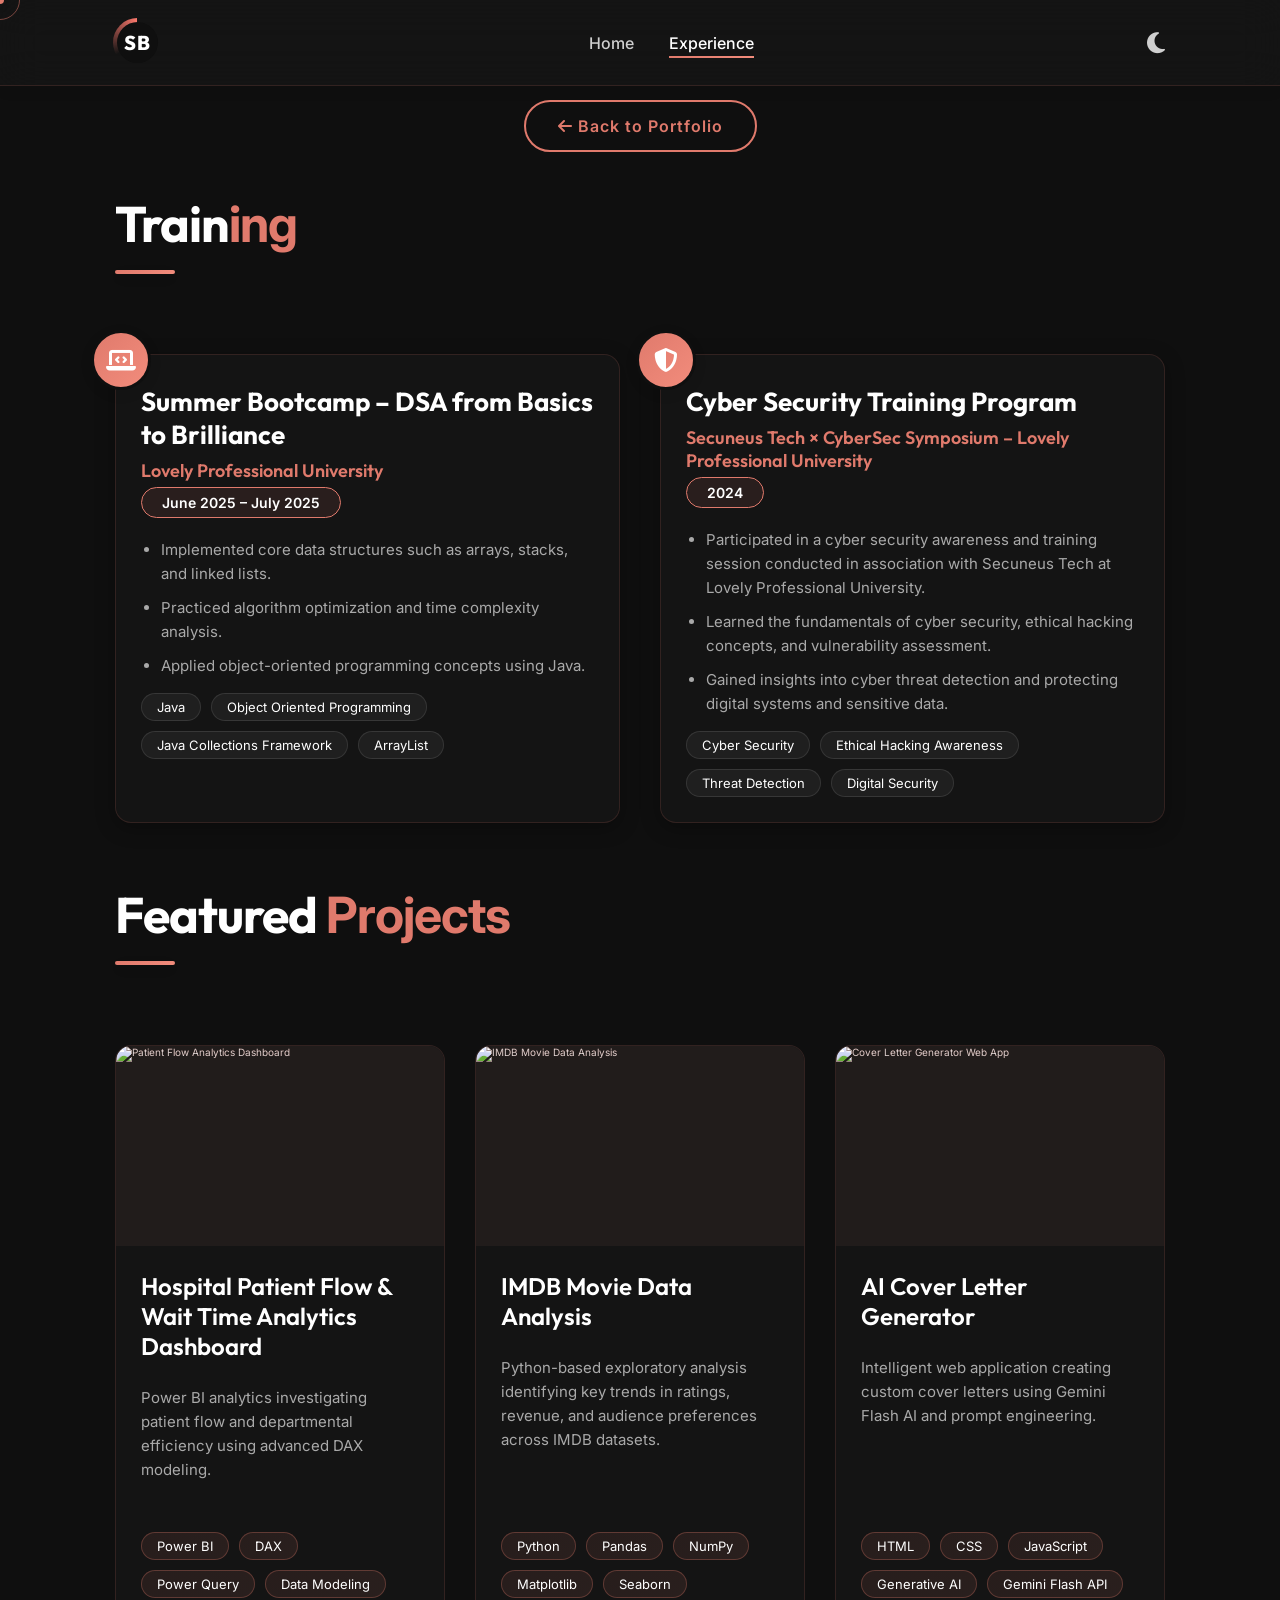
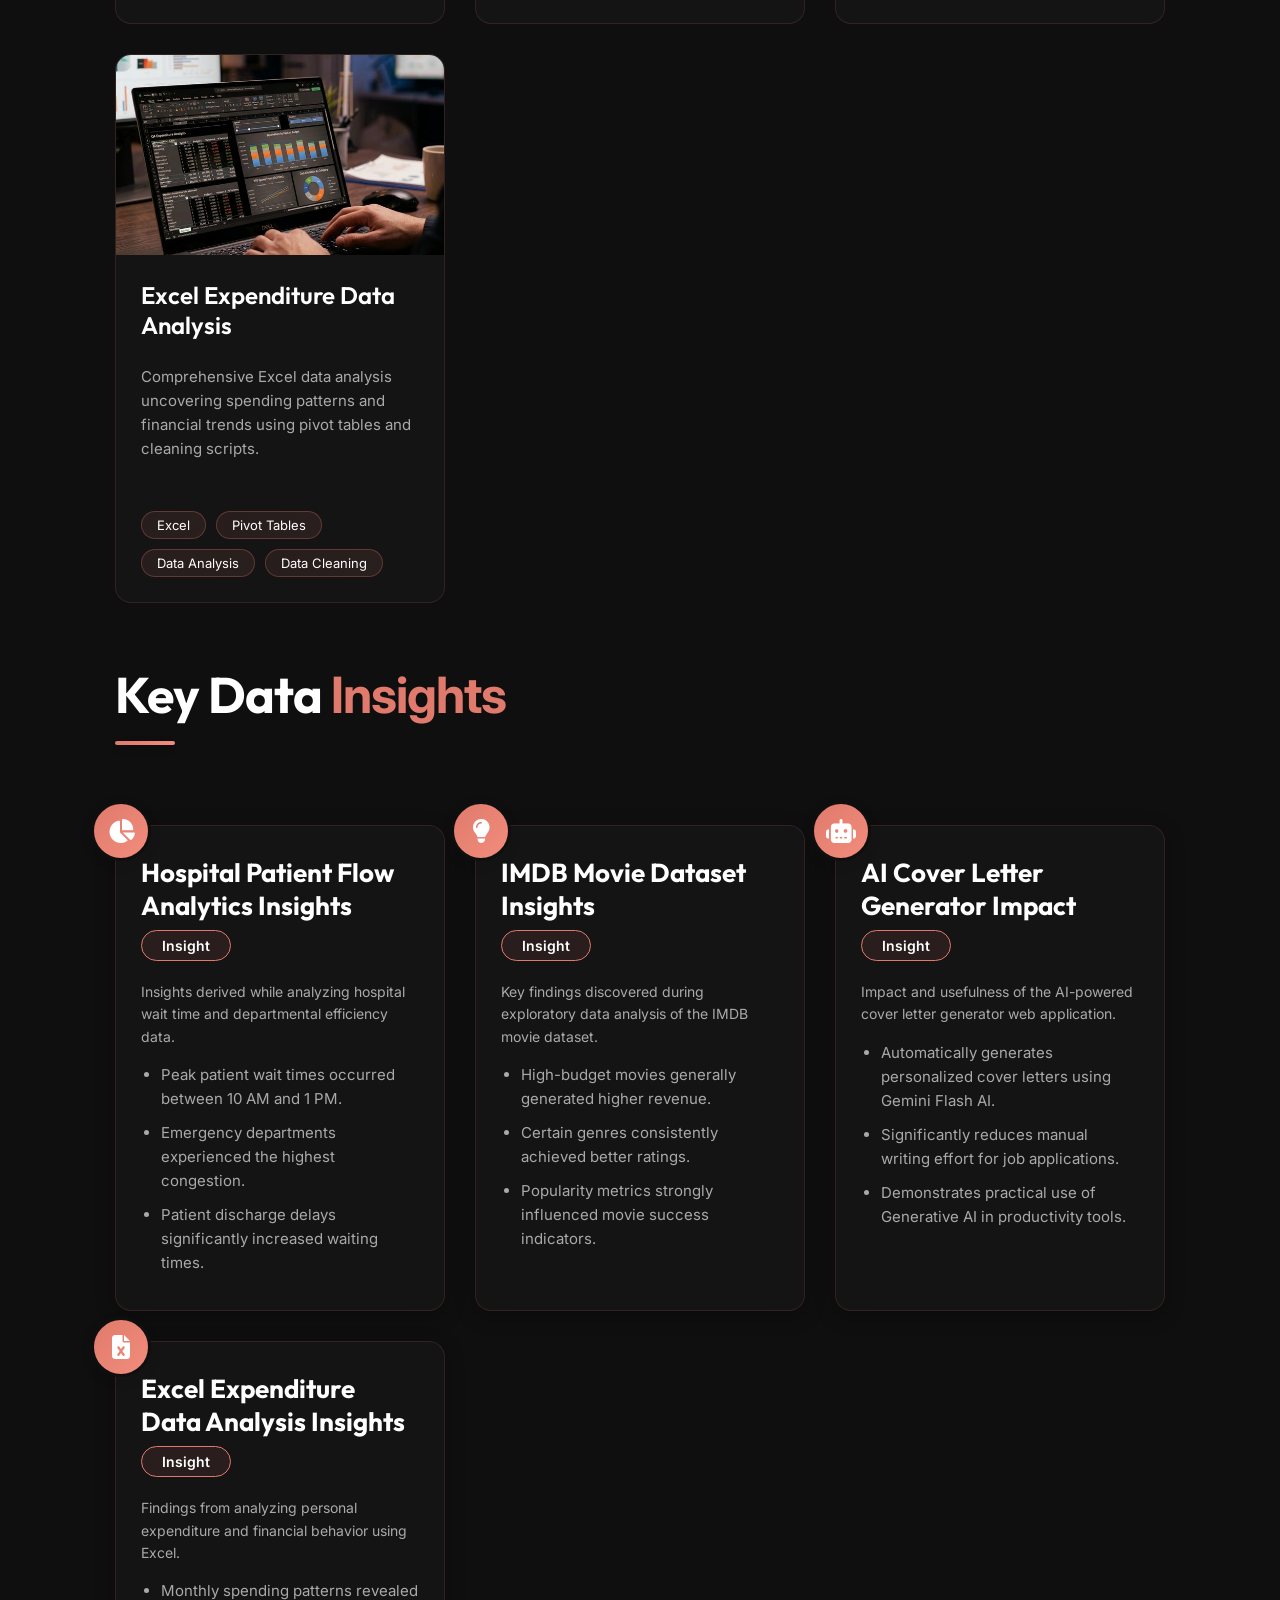
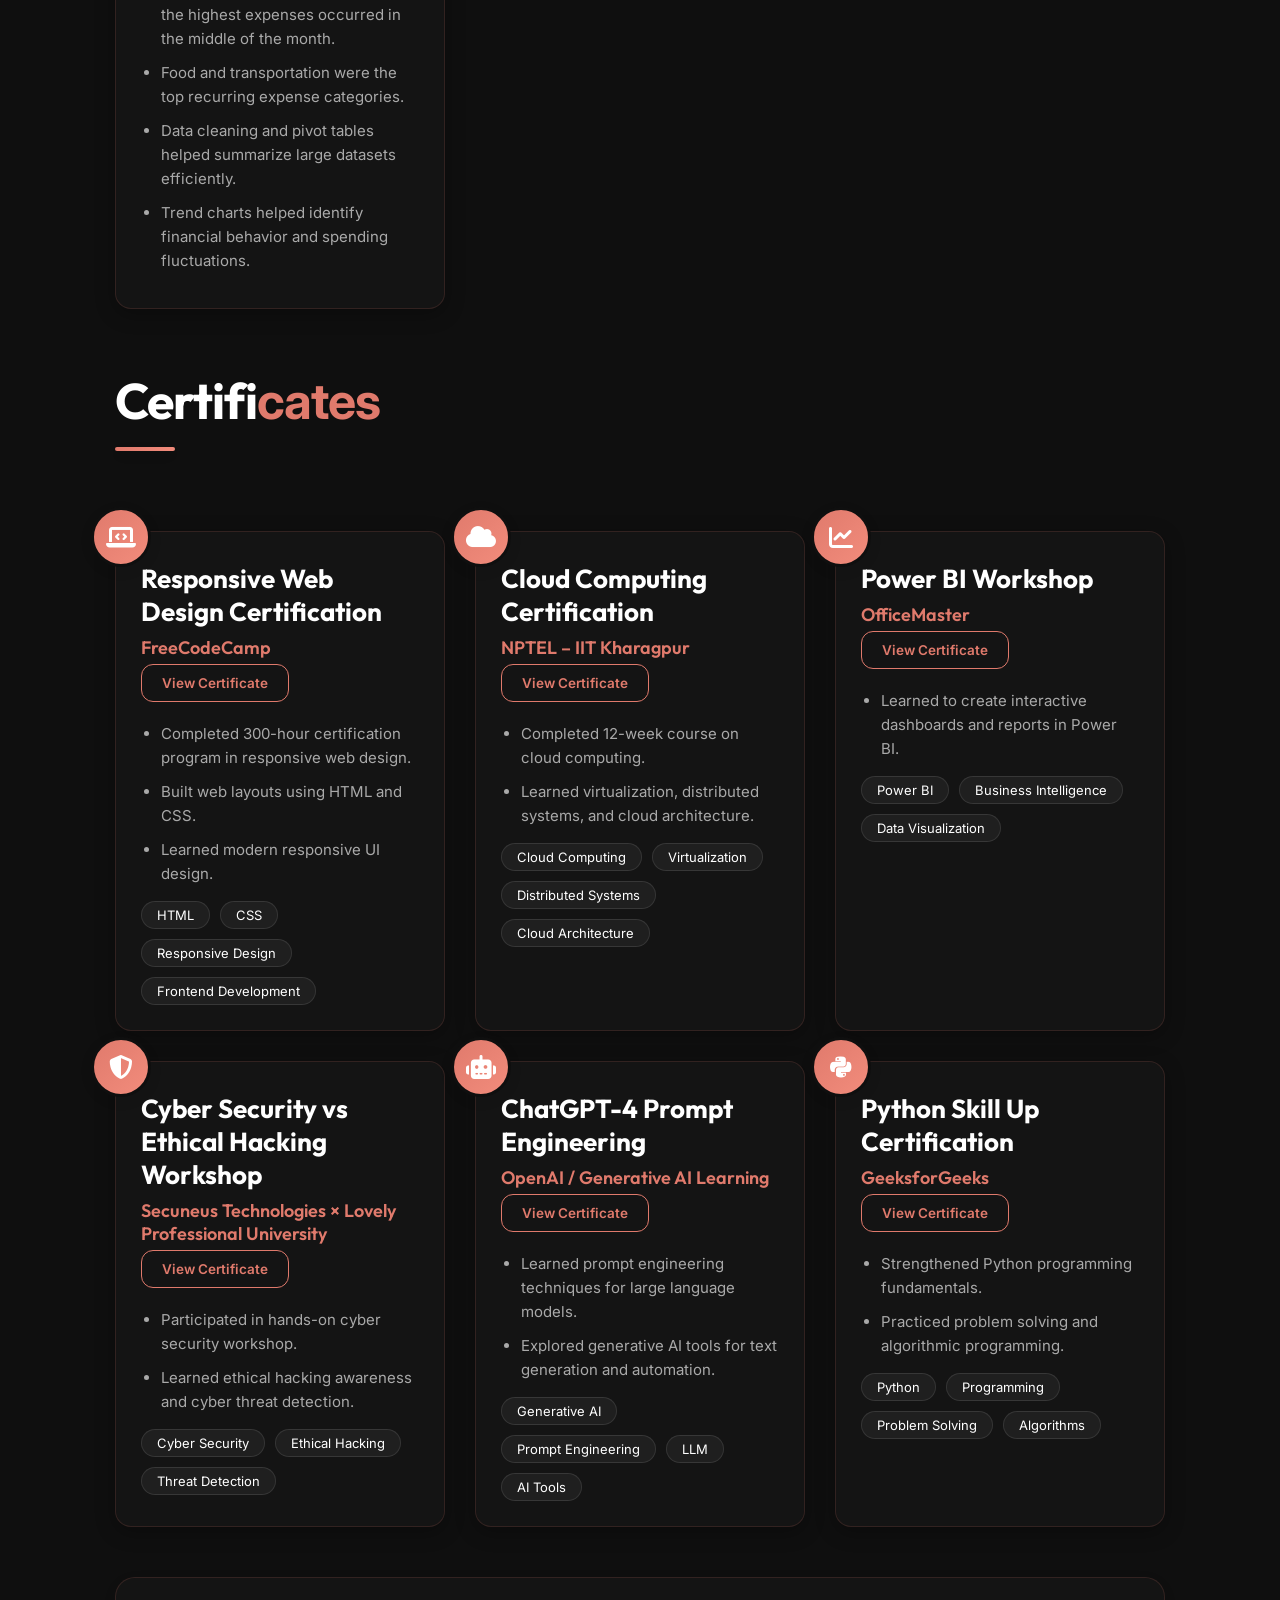
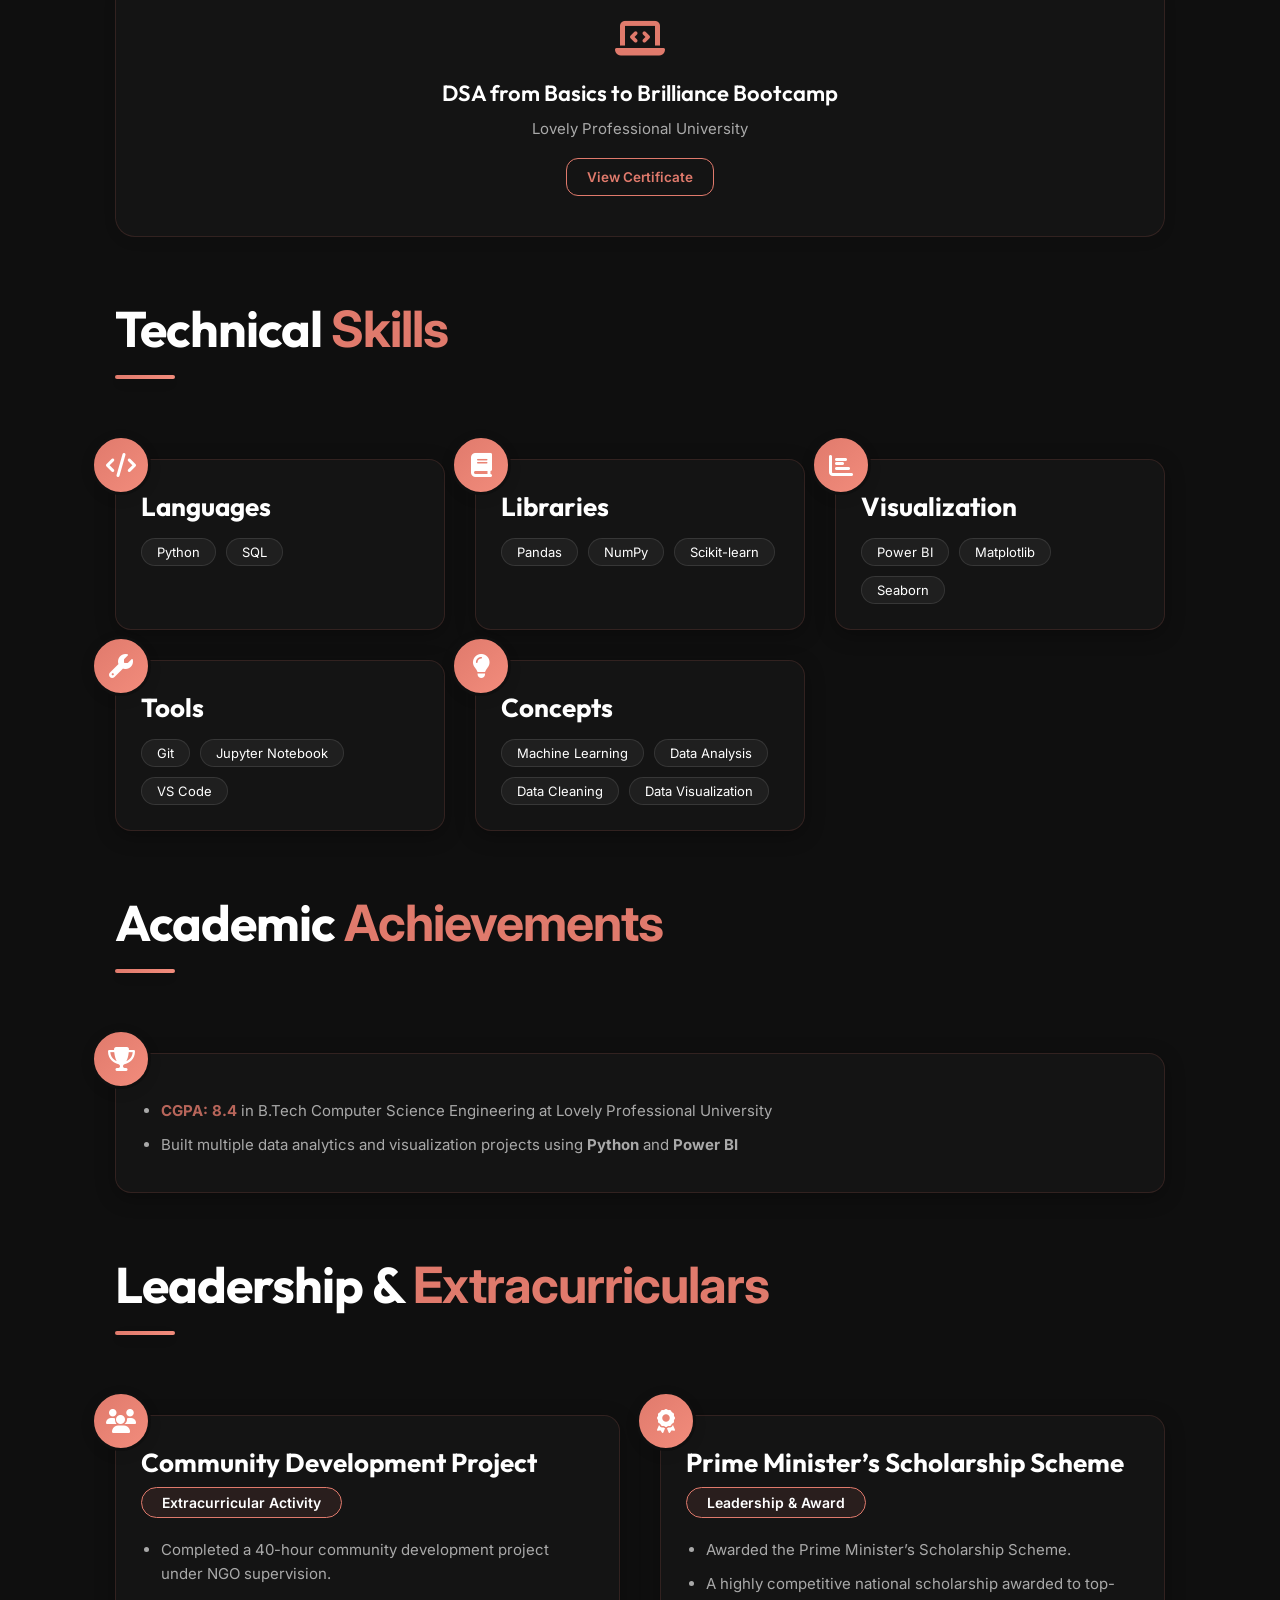
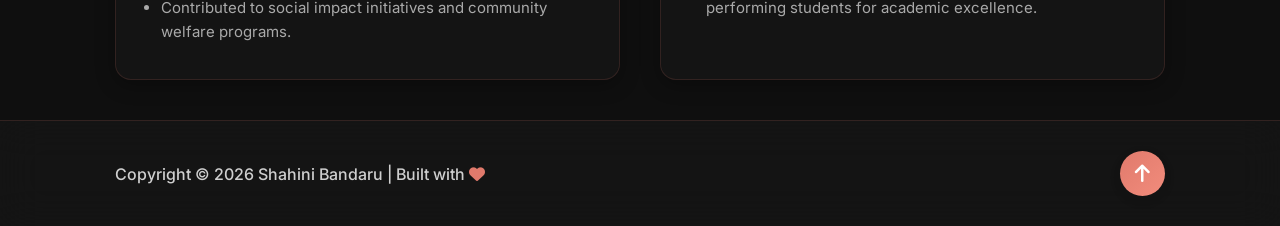
==== commit 147836c6: "Update image paths in experience.html" ====
--- a/experience.html
+++ b/experience.html
@@ -11,7 +11,7 @@
     <meta property="og:type" content="website">
     <meta property="og:title" content="Detailed Experience | Shahini Bandaru">
     <meta property="og:description" content="Explore Shahini Bandaru's professional journey, technical skills, and key project insights.">
-    <meta property="og:image" content="assets/profile/profile-pic-nobg.png">
+    <meta property="og:image" content="profile-pic-nobg.png">
 
     <title>Detailed Experience | Shahini Bandaru</title>
     <!-- Google Fonts -->
@@ -110,7 +110,7 @@
                 <!-- Project 1 -->
                 <div class="modern-project-card anim-slide-up">
                     <div class="img-wrapper">
-                        <img src="assets/images/hospital-dashboard.png" alt="Patient Flow Analytics Dashboard">
+                        <img src="hospital-dashboard.png" alt="Patient Flow Analytics Dashboard">
                         <div class="overlay">
                             <a href="https://github.com/Shahini505/-Hospital-Patient-Flow-Wait-Time-Analytics-Dashboard-" target="_blank" class="overlay-btn"><i class="fab fa-github"></i> View Repository</a>
                         </div>
@@ -130,7 +130,7 @@
                 <!-- Project 2 -->
                 <div class="modern-project-card anim-slide-up delay-1">
                     <div class="img-wrapper">
-                        <img src="assets/images/imdb-analysis.png" alt="IMDB Movie Data Analysis">
+                        <img src="imdb-analysis.png" alt="IMDB Movie Data Analysis">
                         <div class="overlay">
                             <a href="https://github.com/Shahini505/IMDB-Movie-Analysis" target="_blank" class="overlay-btn"><i class="fab fa-github"></i> View Repository</a>
                         </div>
@@ -151,7 +151,7 @@
                 <!-- Project 3 -->
                 <div class="modern-project-card anim-slide-up delay-2">
                     <div class="img-wrapper">
-                        <img src="assets/images/ai-cover-letter.png" alt="Cover Letter Generator Web App">
+                        <img src="ai-cover-letter.png" alt="Cover Letter Generator Web App">
                         <div class="overlay">
                             <a href="https://github.com/Shahini505/Cover_letter" target="_blank" class="overlay-btn"><i class="fab fa-github"></i> View Repository</a>
                         </div>
@@ -172,7 +172,7 @@
                 <!-- Project 4 (Excel) -->
                 <div class="modern-project-card anim-slide-up delay-3">
                     <div class="img-wrapper">
-                        <img src="assets/images/excel-analysis.png" alt="Excel Expenditure Data Analysis">
+                        <img src="excel-analysis.png" alt="Excel Expenditure Data Analysis">
                         <div class="overlay">
                             <a href="https://github.com/Shahini505/EXCEL" target="_blank" class="overlay-btn"><i class="fab fa-github"></i> View Repository</a>
                         </div>
